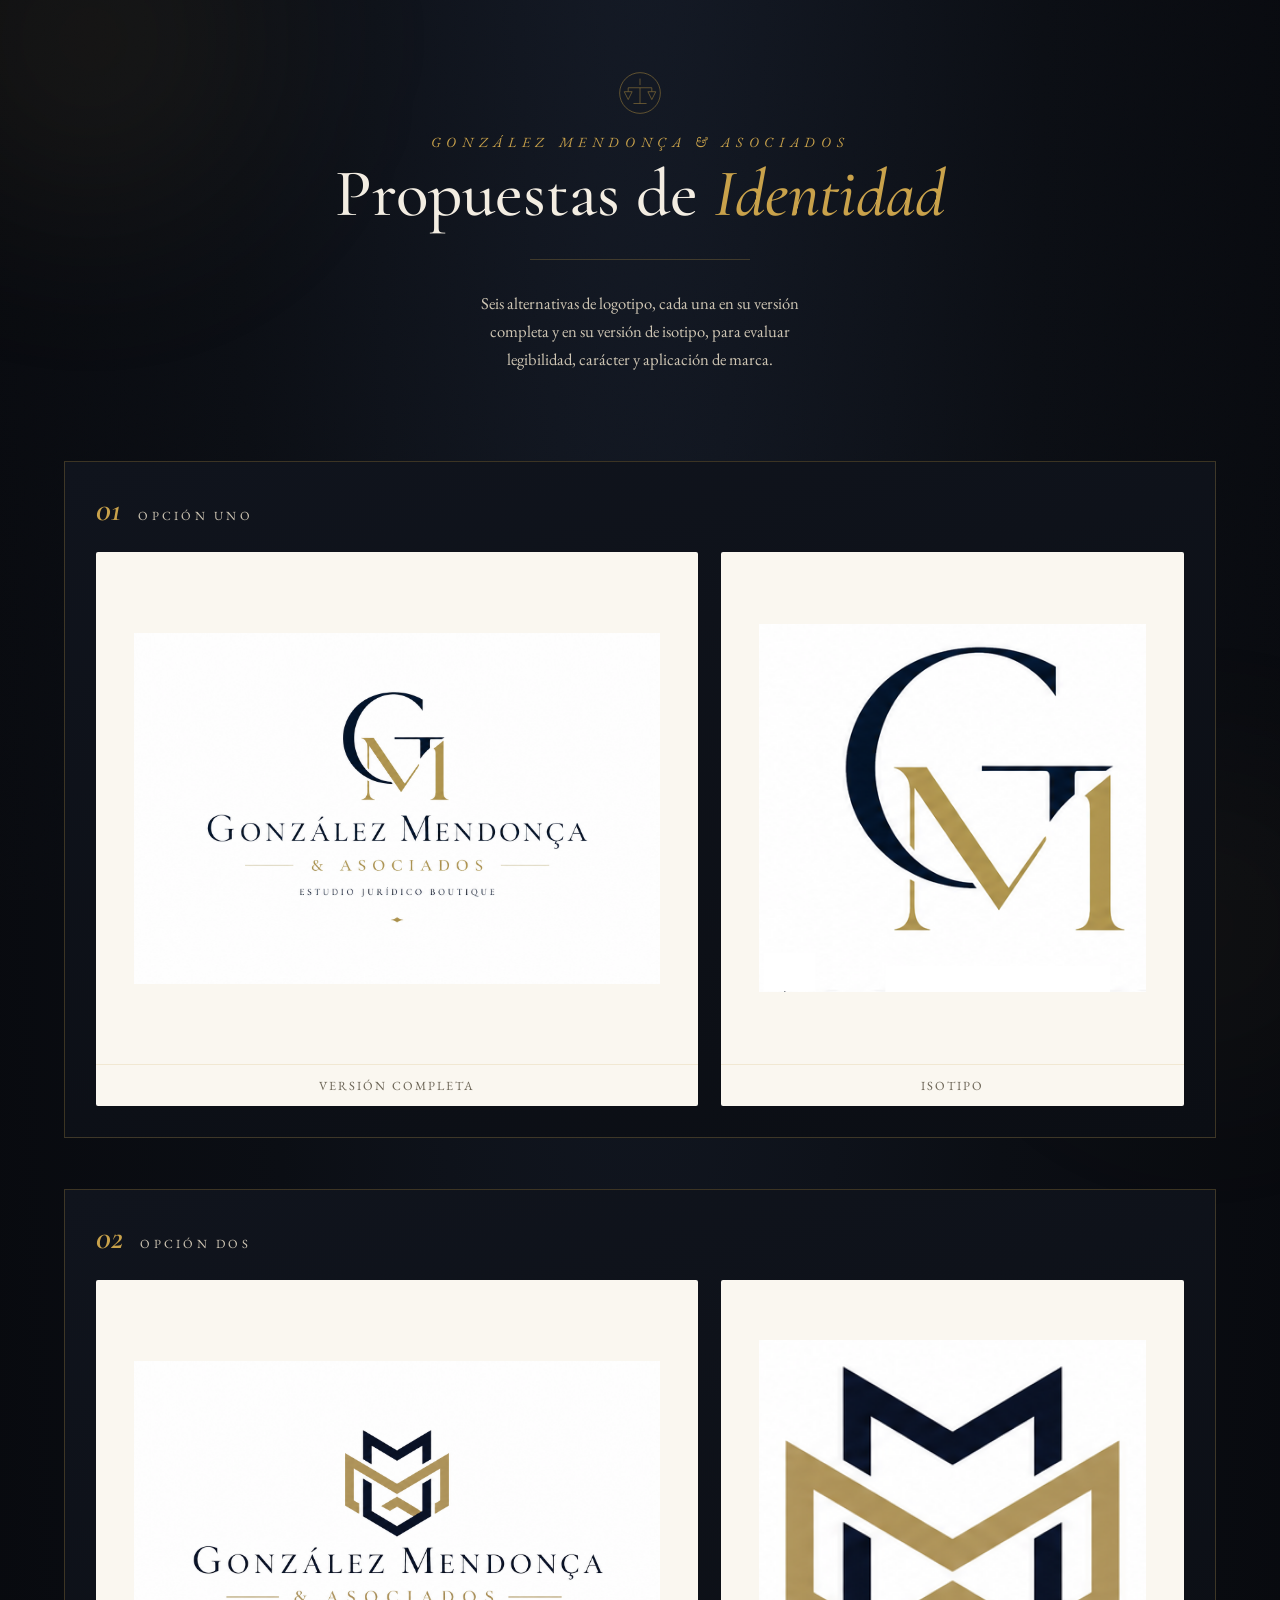
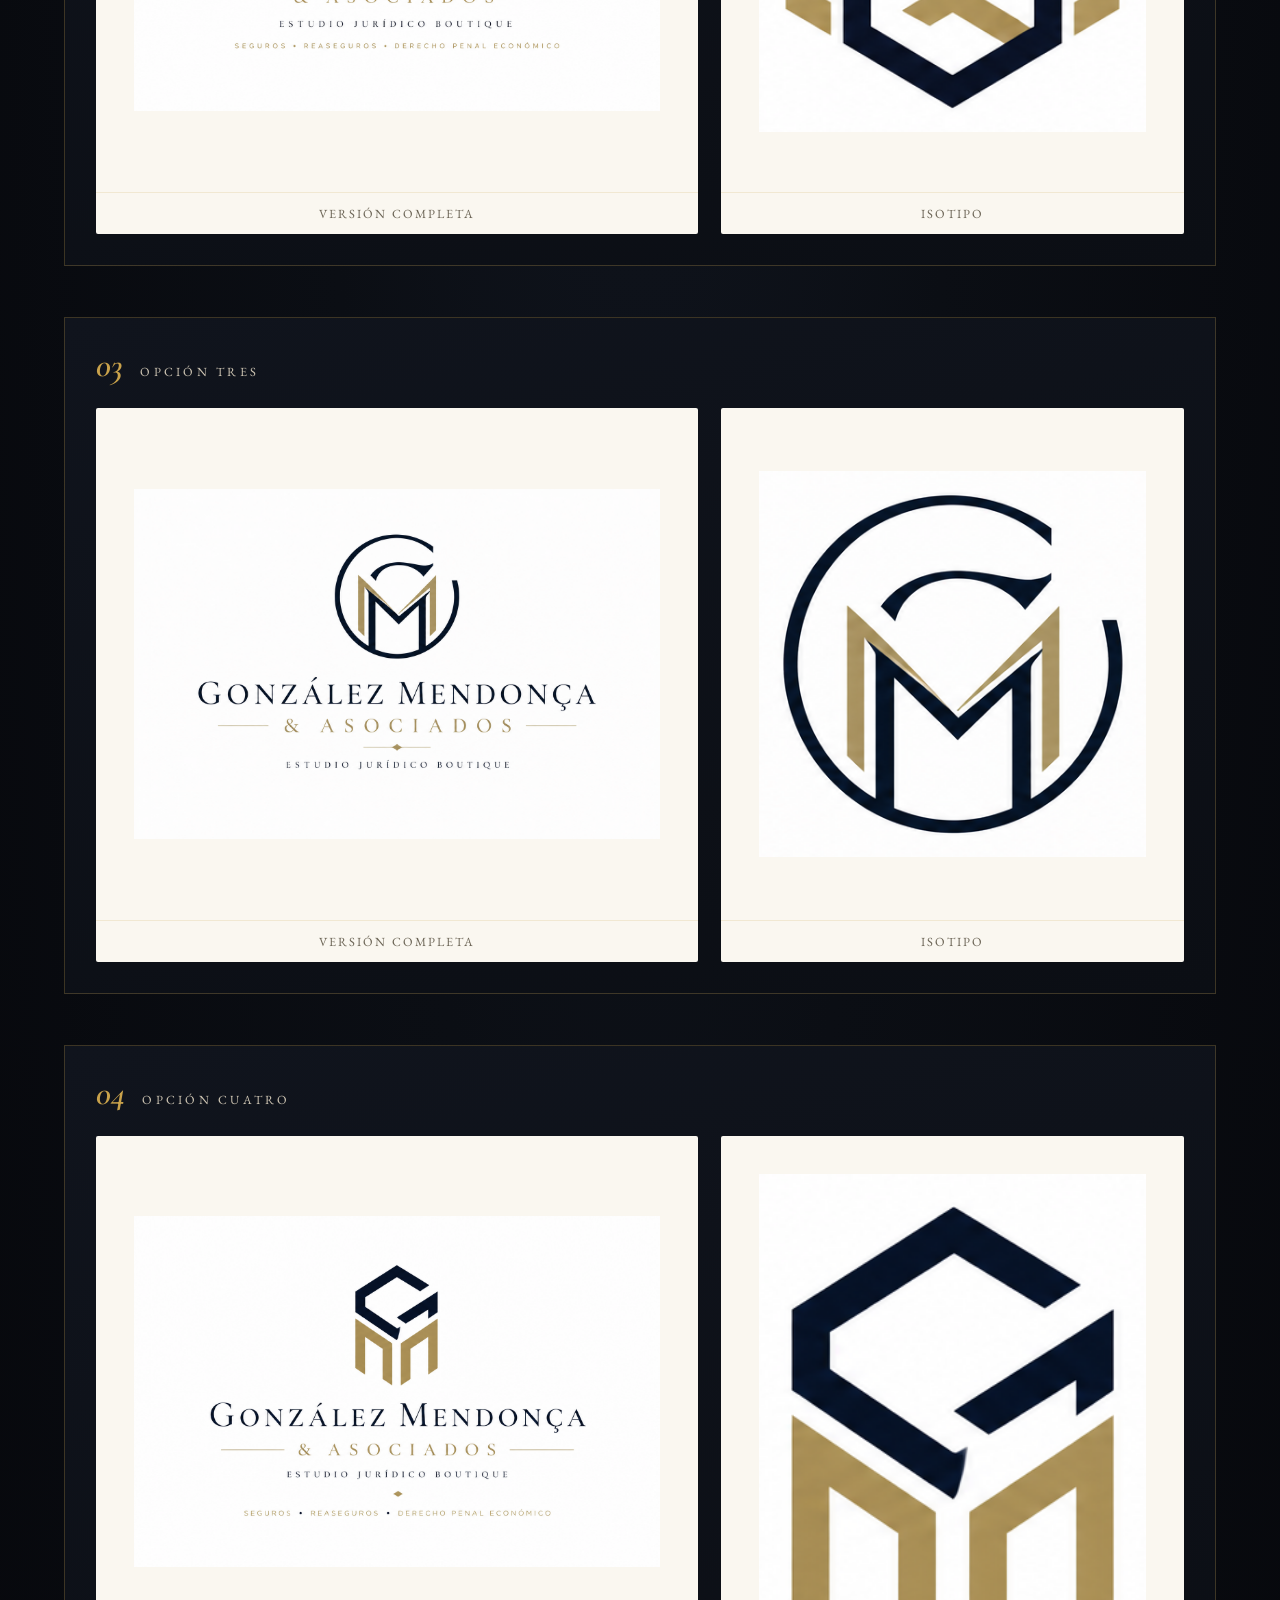
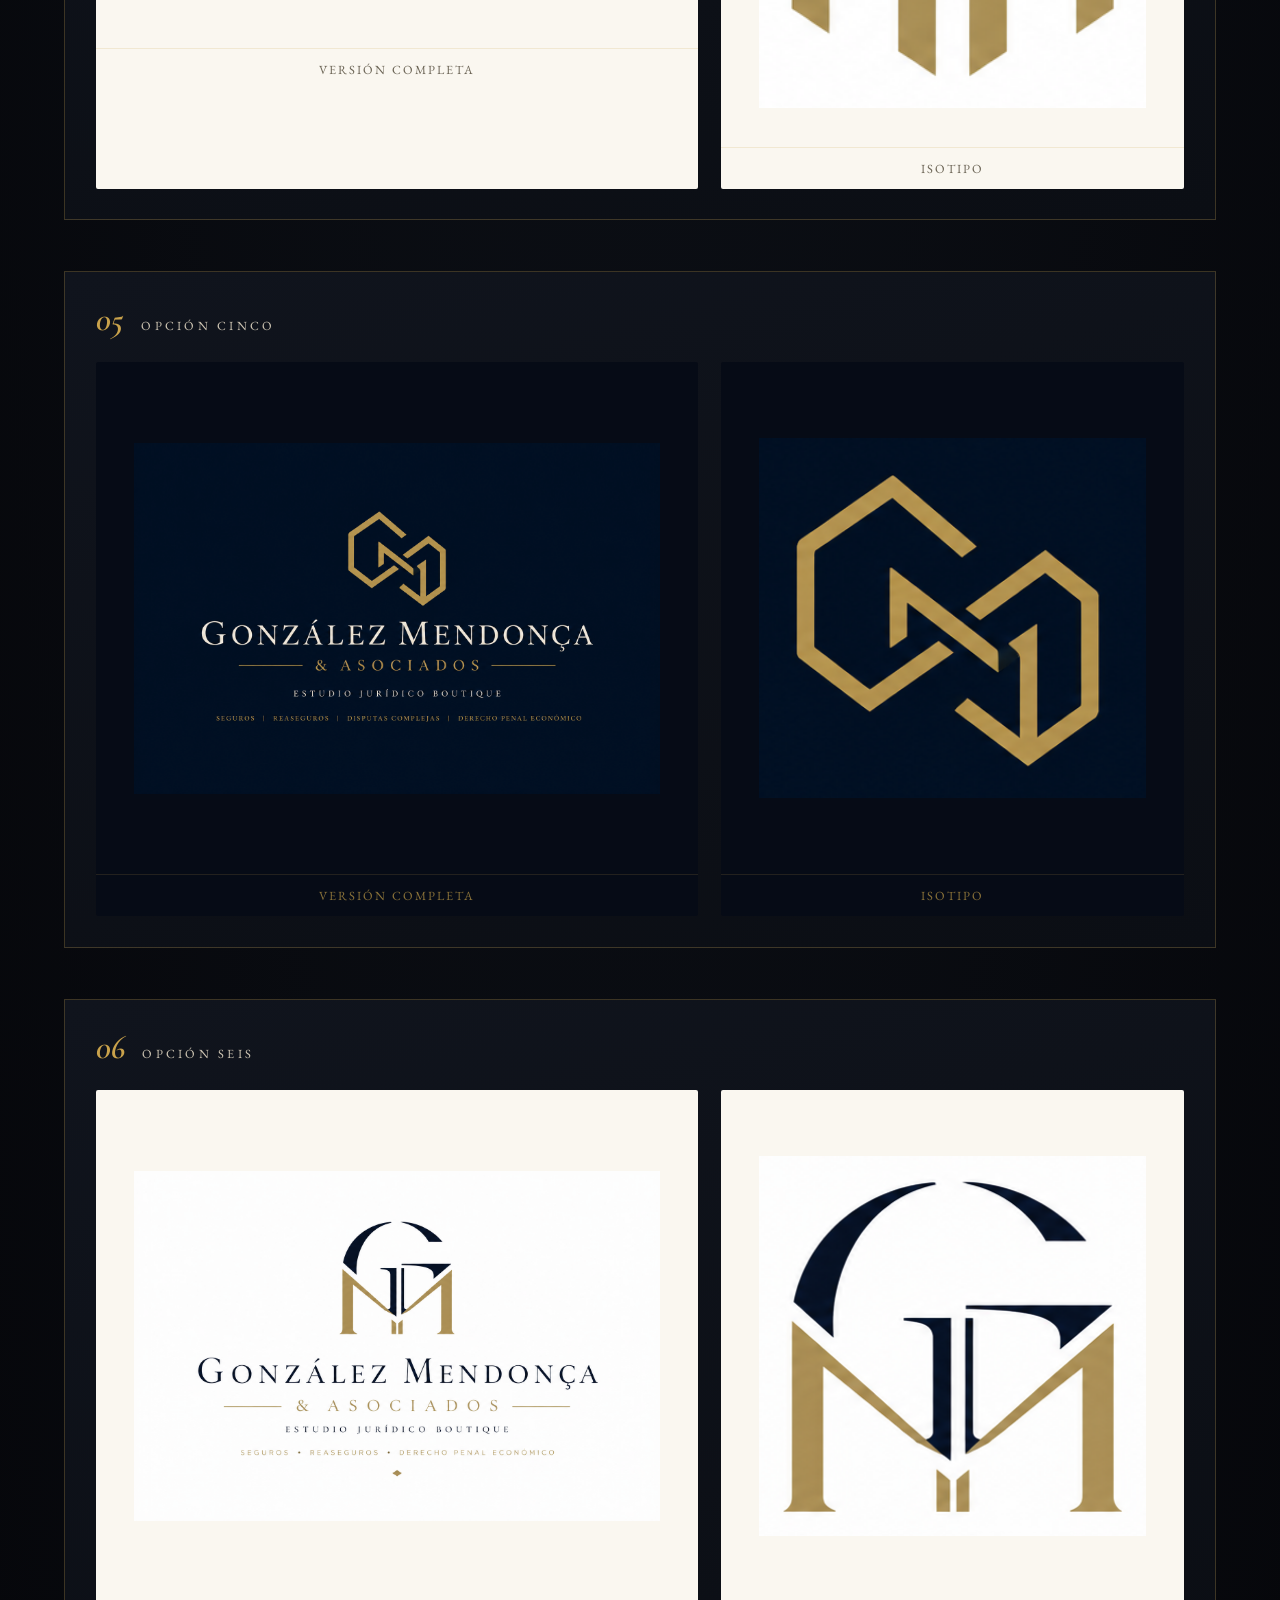
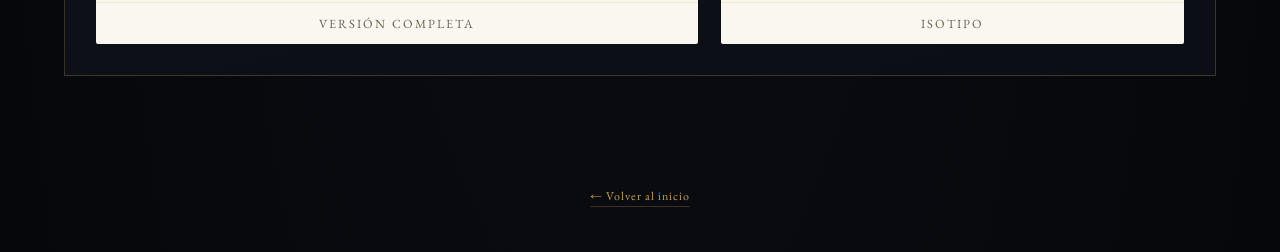
==== logos.html @ 544a0a34 "logos" ====
<!DOCTYPE html>
<html lang="es">
<head>
  <meta charset="UTF-8" />
  <meta name="viewport" content="width=device-width, initial-scale=1.0" />
  <title>Propuestas de Identidad — González Mendonça &amp; Asociados</title>
  <meta name="description" content="Comparativa de propuestas de logotipo para González Mendonça & Asociados, estudio jurídico boutique." />

  <link rel="preconnect" href="https://fonts.googleapis.com" />
  <link rel="preconnect" href="https://fonts.gstatic.com" crossorigin />
  <link href="https://fonts.googleapis.com/css2?family=Cormorant+Garamond:ital,wght@0,400;0,500;0,600;1,400;1,600&family=EB+Garamond:ital,wght@0,400;0,500;1,400&display=swap" rel="stylesheet" />

  <link rel="stylesheet" href="css/logos.css" />
</head>
<body>

  <div class="grain"></div>
  <div class="glow-wrap glow-wrap--a" aria-hidden="true"><div class="glow glow--a"></div></div>
  <div class="glow-wrap glow-wrap--b" aria-hidden="true"><div class="glow glow--b"></div></div>

  <main class="stage">

    <header class="masthead">
      <div class="crest" data-reveal>
        <svg class="crest__mark" viewBox="0 0 64 64" aria-hidden="true">
          <circle cx="32" cy="32" r="31" fill="none" stroke="currentColor" stroke-width="1" />
          <line x1="32" y1="10" x2="32" y2="20" stroke="currentColor" stroke-width="1" />
          <line x1="14" y1="24" x2="50" y2="24" stroke="currentColor" stroke-width="1" />
          <line x1="14" y1="24" x2="14" y2="30" stroke="currentColor" stroke-width="1" />
          <line x1="50" y1="24" x2="50" y2="30" stroke="currentColor" stroke-width="1" />
          <path d="M8 30 L14 30 L20 30 L14 42 Z" fill="none" stroke="currentColor" stroke-width="1" />
          <path d="M44 30 L50 30 L56 30 L50 42 Z" fill="none" stroke="currentColor" stroke-width="1" />
          <line x1="32" y1="24" x2="32" y2="48" stroke="currentColor" stroke-width="1" />
          <line x1="22" y1="48" x2="42" y2="48" stroke="currentColor" stroke-width="1" />
        </svg>
      </div>

      <p class="eyebrow" data-reveal>González Mendonça &amp; Asociados</p>
      <h1 class="title" data-reveal>Propuestas de <em>Identidad</em></h1>
      <div class="rule" data-reveal aria-hidden="true"><span></span></div>
      <p class="subtitle" data-reveal>
        Seis alternativas de logotipo, cada una en su versión completa y en su versión de isotipo,
        para evaluar legibilidad, carácter y aplicación de marca.
      </p>
    </header>

    <section class="grid">

      <article class="option" data-reveal style="--i:1">
        <div class="option__head">
          <span class="option__num">01</span>
          <span class="option__label">Opción Uno</span>
        </div>
        <div class="option__panels">
          <div class="panel">
            <div class="panel__frame"><img src="logos/1.png" alt="Opción 1 — versión completa con nombre" loading="lazy" /></div>
            <div class="panel__caption">Versión completa</div>
          </div>
          <div class="panel">
            <div class="panel__frame"><img src="logos/1%20(2).png" alt="Opción 1 — isotipo solo" loading="lazy" /></div>
            <div class="panel__caption">Isotipo</div>
          </div>
        </div>
      </article>

      <article class="option" data-reveal style="--i:2">
        <div class="option__head">
          <span class="option__num">02</span>
          <span class="option__label">Opción Dos</span>
        </div>
        <div class="option__panels">
          <div class="panel">
            <div class="panel__frame"><img src="logos/2.png" alt="Opción 2 — versión completa con nombre" loading="lazy" /></div>
            <div class="panel__caption">Versión completa</div>
          </div>
          <div class="panel">
            <div class="panel__frame"><img src="logos/2%20(2).png" alt="Opción 2 — isotipo solo" loading="lazy" /></div>
            <div class="panel__caption">Isotipo</div>
          </div>
        </div>
      </article>

      <article class="option" data-reveal style="--i:3">
        <div class="option__head">
          <span class="option__num">03</span>
          <span class="option__label">Opción Tres</span>
        </div>
        <div class="option__panels">
          <div class="panel">
            <div class="panel__frame"><img src="logos/3.png" alt="Opción 3 — versión completa con nombre" loading="lazy" /></div>
            <div class="panel__caption">Versión completa</div>
          </div>
          <div class="panel">
            <div class="panel__frame"><img src="logos/3%20(2).png" alt="Opción 3 — isotipo solo" loading="lazy" /></div>
            <div class="panel__caption">Isotipo</div>
          </div>
        </div>
      </article>

      <article class="option" data-reveal style="--i:4">
        <div class="option__head">
          <span class="option__num">04</span>
          <span class="option__label">Opción Cuatro</span>
        </div>
        <div class="option__panels">
          <div class="panel">
            <div class="panel__frame"><img src="logos/4.png" alt="Opción 4 — versión completa con nombre" loading="lazy" /></div>
            <div class="panel__caption">Versión completa</div>
          </div>
          <div class="panel">
            <div class="panel__frame"><img src="logos/4%20(2).png" alt="Opción 4 — isotipo solo" loading="lazy" /></div>
            <div class="panel__caption">Isotipo</div>
          </div>
        </div>
      </article>

      <article class="option" data-reveal style="--i:5">
        <div class="option__head">
          <span class="option__num">05</span>
          <span class="option__label">Opción Cinco</span>
        </div>
        <div class="option__panels">
          <div class="panel panel--dark">
            <div class="panel__frame"><img src="logos/5.png" alt="Opción 5 — versión completa con nombre" loading="lazy" /></div>
            <div class="panel__caption">Versión completa</div>
          </div>
          <div class="panel panel--dark">
            <div class="panel__frame"><img src="logos/5%20(2).png" alt="Opción 5 — isotipo solo" loading="lazy" /></div>
            <div class="panel__caption">Isotipo</div>
          </div>
        </div>
      </article>

      <article class="option" data-reveal style="--i:6">
        <div class="option__head">
          <span class="option__num">06</span>
          <span class="option__label">Opción Seis</span>
        </div>
        <div class="option__panels">
          <div class="panel">
            <div class="panel__frame"><img src="logos/6.png" alt="Opción 6 — versión completa con nombre" loading="lazy" /></div>
            <div class="panel__caption">Versión completa</div>
          </div>
          <div class="panel">
            <div class="panel__frame"><img src="logos/6%20(2).png" alt="Opción 6 — isotipo solo" loading="lazy" /></div>
            <div class="panel__caption">Isotipo</div>
          </div>
        </div>
      </article>

    </section>

  </main>

  <footer class="footer" data-reveal>
    <a class="back" href="index.html">&larr; Volver al inicio</a>
  </footer>

</body>
</html>
---- css/logos.css ----
/* ==========================================================================
   González Mendonça & Asociados — Propuestas de Identidad
   ========================================================================== */

:root {
  --ink: #0b0e14;
  --ink-deep: #06070b;
  --ink-panel: #10141d;
  --paper: #f3ede2;
  --paper-dim: #cfc6b4;
  --gold: #c9a24b;
  --gold-bright: #f1d38c;
  --gold-dim: #8a7239;
  --hairline: rgba(201, 162, 75, 0.25);

  --serif-display: "Cormorant Garamond", "Times New Roman", serif;
  --serif-body: "EB Garamond", "Times New Roman", serif;
}

*,
*::before,
*::after {
  box-sizing: border-box;
}

html {
  color-scheme: dark;
}

body {
  margin: 0;
  min-height: 100vh;
  background: radial-gradient(ellipse at 50% -10%, #141a26 0%, var(--ink) 45%, var(--ink-deep) 100%);
  color: var(--paper);
  font-family: var(--serif-body);
  overflow-x: hidden;
  position: relative;
}

.grain {
  position: fixed;
  inset: 0;
  z-index: 1;
  pointer-events: none;
  opacity: 0.05;
  mix-blend-mode: overlay;
  background-image: url("data:image/svg+xml,%3Csvg xmlns='http://www.w3.org/2000/svg' width='160' height='160'%3E%3Cfilter id='n'%3E%3CfeTurbulence type='fractalNoise' baseFrequency='0.9' numOctaves='2' stitchTiles='stitch'/%3E%3C/filter%3E%3Crect width='100%25' height='100%25' filter='url(%23n)'/%3E%3C/svg%3E");
}

.glow-wrap {
  position: fixed;
  pointer-events: none;
  z-index: 0;
  will-change: transform;
}

.glow {
  border-radius: 50%;
  filter: blur(90px);
  opacity: 0.5;
}

.glow-wrap--a { top: -18vw; left: -14vw; }
.glow-wrap--b { bottom: -20vw; right: -12vw; }

.glow--a {
  width: 42vw;
  height: 42vw;
  background: radial-gradient(circle, rgba(201, 162, 75, 0.2) 0%, transparent 70%);
  animation: drift-a 24s ease-in-out infinite;
}

.glow--b {
  width: 36vw;
  height: 36vw;
  background: radial-gradient(circle, rgba(201, 162, 75, 0.13) 0%, transparent 70%);
  animation: drift-b 28s ease-in-out infinite;
}

@keyframes drift-a {
  0%, 100% { transform: translate(0, 0) scale(1); }
  50% { transform: translate(3vw, 4vw) scale(1.08); }
}

@keyframes drift-b {
  0%, 100% { transform: translate(0, 0) scale(1); }
  50% { transform: translate(-2vw, -3vw) scale(1.05); }
}

[data-reveal] {
  opacity: 0;
  transform: translateY(16px);
  animation: reveal 0.9s cubic-bezier(0.16, 1, 0.3, 1) forwards;
}

@keyframes reveal {
  to {
    opacity: 1;
    transform: translateY(0);
  }
}

/* ---------- Header ---------- */

.stage {
  position: relative;
  z-index: 2;
  max-width: 1560px;
  margin: 0 auto;
  padding: 8vh 5vw 10vh;
}

.masthead {
  text-align: center;
  margin-bottom: clamp(3rem, 7vw, 5.5rem);
}

.crest {
  color: var(--gold-dim);
  margin-bottom: 0.9rem;
  animation-delay: 0.05s;
}
.crest__mark { width: 42px; height: 42px; }

.eyebrow {
  animation-delay: 0.15s;
  margin: 0;
  font-family: var(--serif-body);
  font-style: italic;
  font-size: clamp(0.72rem, 1.1vw, 0.9rem);
  letter-spacing: 0.4em;
  text-transform: uppercase;
  color: var(--gold);
}

.title {
  animation-delay: 0.28s;
  margin: 0.5rem 0 0;
  font-family: var(--serif-display);
  font-weight: 500;
  line-height: 1.05;
  font-size: clamp(2.2rem, 5.6vw, 4.2rem);
  color: var(--paper);
}

.title em {
  font-style: italic;
  color: var(--gold);
}

.rule {
  animation-delay: 0.4s;
  width: min(220px, 40vw);
  height: 1px;
  background: var(--hairline);
  margin: clamp(1.2rem, 3vw, 1.8rem) auto;
  position: relative;
  overflow: hidden;
}

.rule span {
  position: absolute;
  inset: 0;
  background: linear-gradient(90deg, transparent, var(--gold-bright), transparent);
  transform: translateX(-100%);
  animation: sweep 3.4s ease-in-out 1s infinite;
}

@keyframes sweep {
  0% { transform: translateX(-100%); }
  55%, 100% { transform: translateX(100%); }
}

.subtitle {
  animation-delay: 0.5s;
  max-width: 46ch;
  margin: 0 auto;
  font-size: clamp(0.95rem, 1.3vw, 1.08rem);
  line-height: 1.7;
  color: var(--paper-dim);
}

/* ---------- Grid ---------- */

.grid {
  display: grid;
  grid-template-columns: 1fr;
  gap: clamp(2.2rem, 4vw, 3.4rem);
}

.option {
  animation-delay: calc(var(--i) * 0.09s + 0.55s);
  position: relative;
  border: 1px solid var(--hairline);
  background: linear-gradient(165deg, var(--ink-panel) 0%, var(--ink) 100%);
  padding: clamp(1.4rem, 2.4vw, 2rem);
  transition: border-color 0.4s ease, transform 0.4s ease, box-shadow 0.4s ease;
}

.option:hover {
  border-color: rgba(201, 162, 75, 0.55);
  transform: translateY(-4px);
  box-shadow: 0 24px 50px -30px rgba(0, 0, 0, 0.7);
}

.option__head {
  display: flex;
  align-items: baseline;
  gap: 1.1rem;
  margin-bottom: 1.6rem;
}

.option__num {
  font-family: var(--serif-display);
  font-style: italic;
  font-weight: 600;
  font-size: 2.1rem;
  color: var(--gold);
  line-height: 1;
}

.option__label {
  font-size: 0.78rem;
  letter-spacing: 0.26em;
  text-transform: uppercase;
  color: var(--paper-dim);
}

.option__panels {
  display: grid;
  grid-template-columns: 1.3fr 1fr;
  gap: 1.4rem;
}

.panel {
  background: #faf7f0;
  border-radius: 2px;
  overflow: hidden;
  position: relative;
}

.panel--dark {
  background: #060b16;
}

.panel__frame {
  min-height: clamp(360px, 40vw, 640px);
  display: flex;
  align-items: center;
  justify-content: center;
  padding: clamp(1.4rem, 3vw, 3rem);
}

.panel__frame img {
  width: 100%;
  height: 100%;
  max-width: 100%;
  max-height: 100%;
  object-fit: contain;
  display: block;
}

.panel__caption {
  border-top: 1px solid rgba(201, 162, 75, 0.18);
  padding: 0.75rem 0.9rem;
  font-family: var(--serif-body);
  font-size: 0.78rem;
  letter-spacing: 0.16em;
  text-transform: uppercase;
  color: #6b6455;
  text-align: center;
}

.panel--dark .panel__caption {
  color: var(--gold-dim);
  border-top-color: rgba(201, 162, 75, 0.15);
}

/* ---------- Footer ---------- */

.footer {
  position: relative;
  z-index: 2;
  text-align: center;
  padding: 1.4rem 1rem 3rem;
  font-size: 0.75rem;
  letter-spacing: 0.08em;
  color: var(--gold-dim);
}

.back {
  color: var(--gold);
  text-decoration: none;
  border-bottom: 1px solid var(--hairline);
  padding-bottom: 2px;
  transition: color 0.3s ease, border-color 0.3s ease;
}

.back:hover,
.back:focus-visible {
  color: var(--gold-bright);
  border-color: var(--gold);
}

/* ---------- Small screens ---------- */

@media (max-width: 720px) {
  .grid { grid-template-columns: 1fr; }
}

@media (max-width: 460px) {
  .option__panels { grid-template-columns: 1fr; }
}

/* ---------- Reduced motion ---------- */

@media (prefers-reduced-motion: reduce) {
  .glow--a, .glow--b, .rule span { animation: none; }
  [data-reveal] {
    opacity: 1;
    transform: none;
    animation: none;
  }
  .option { transition: none; }
}
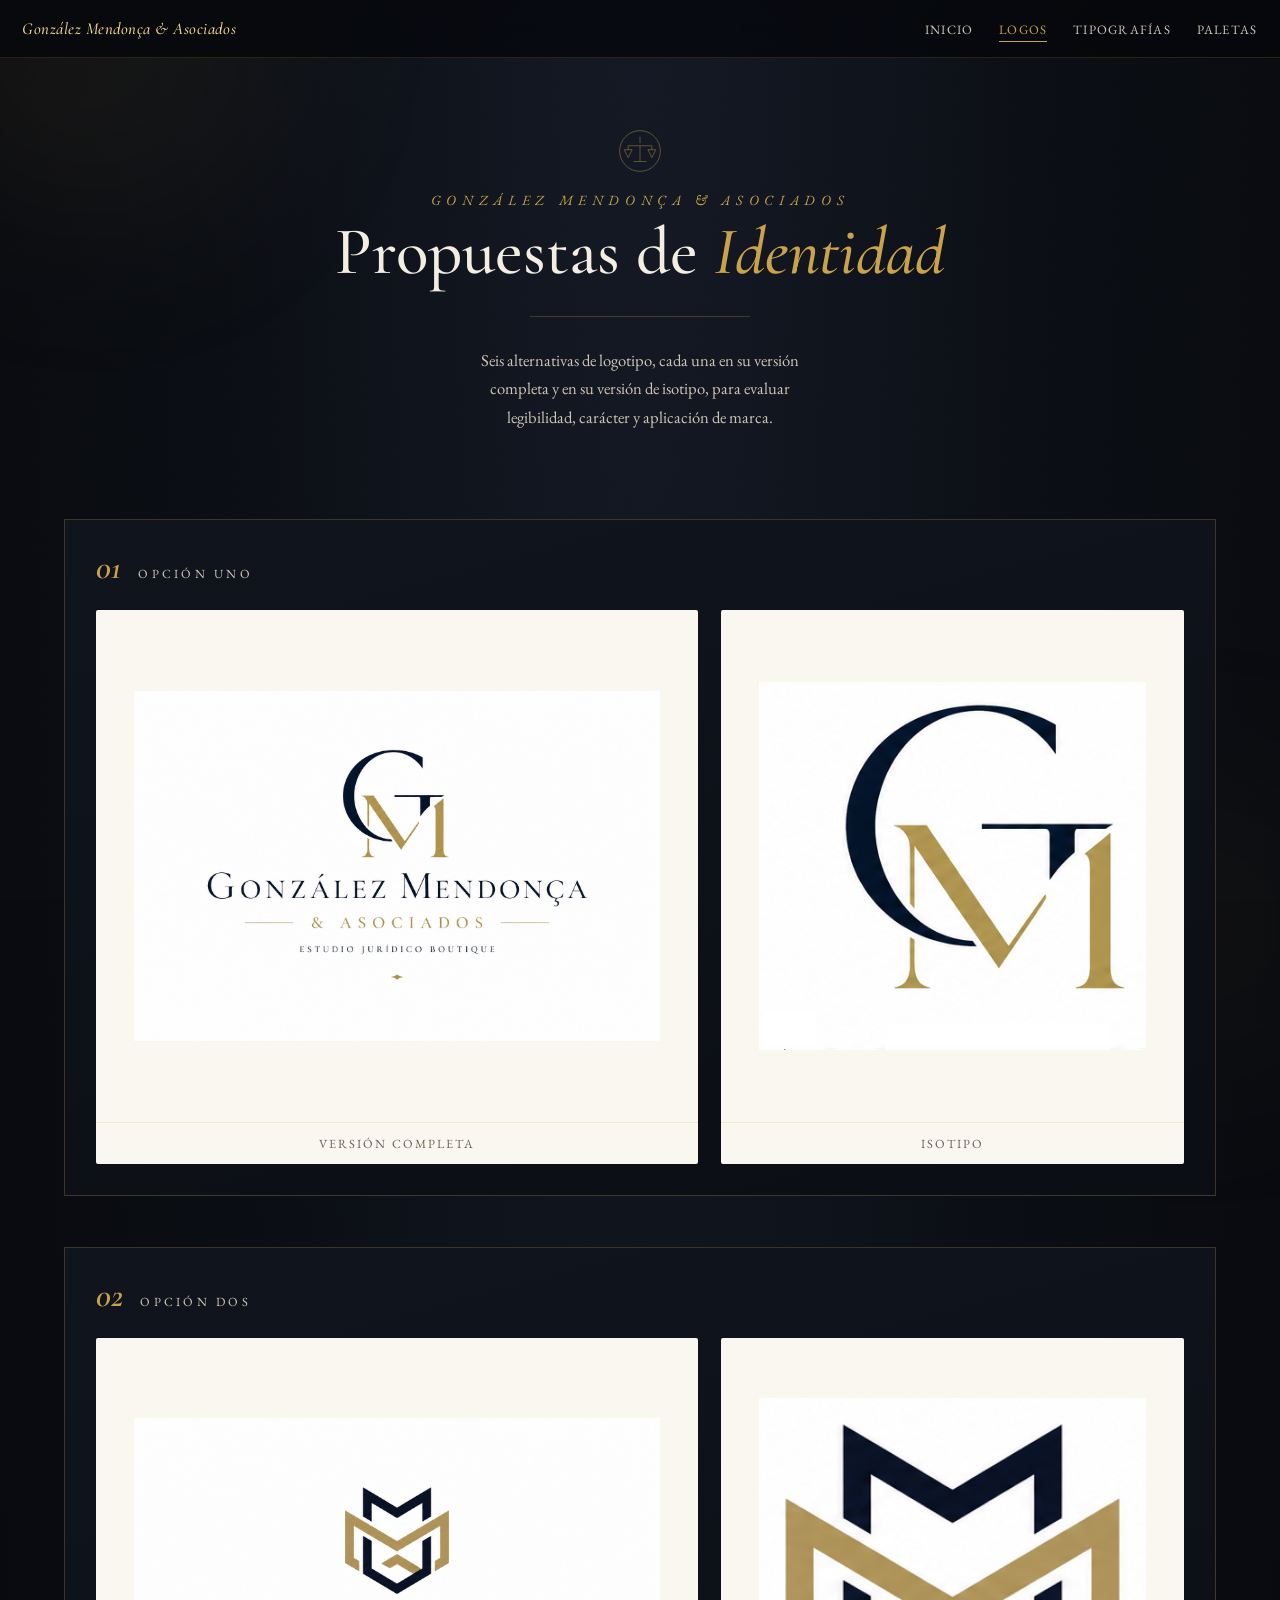
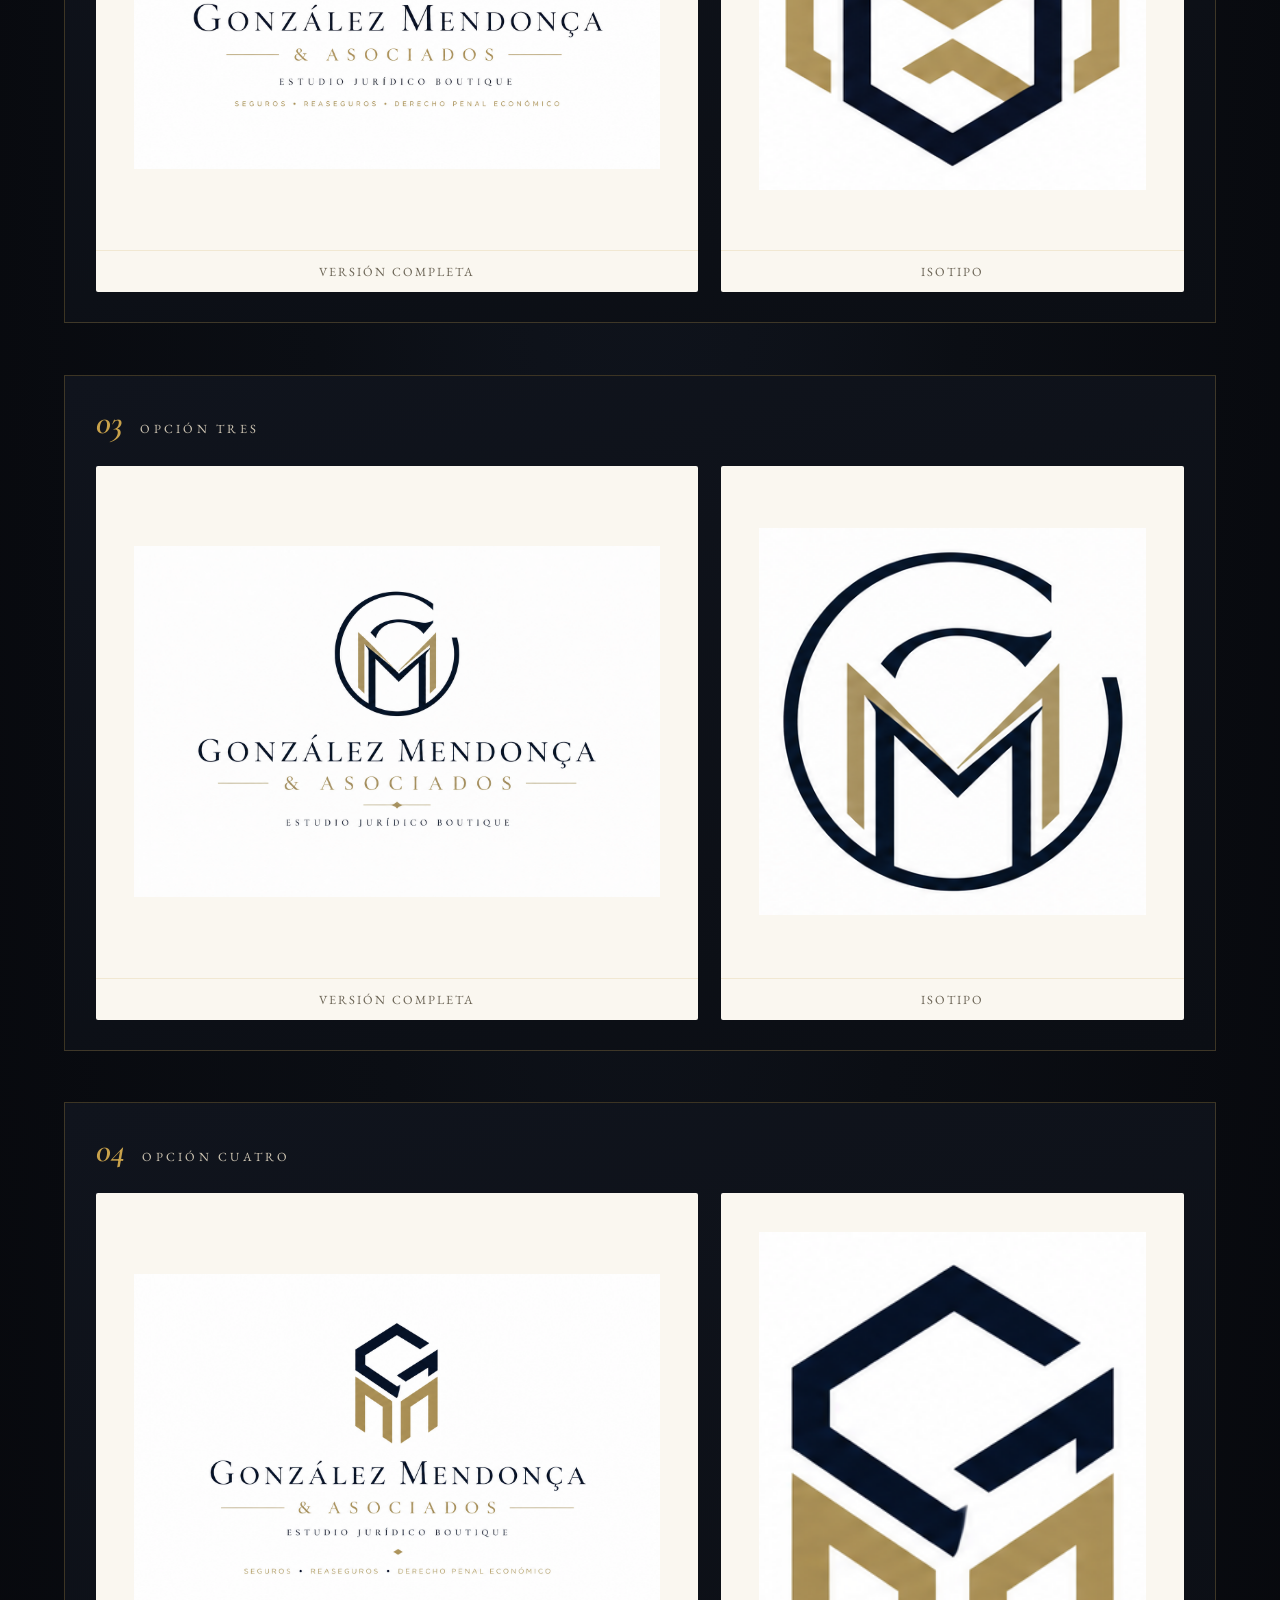
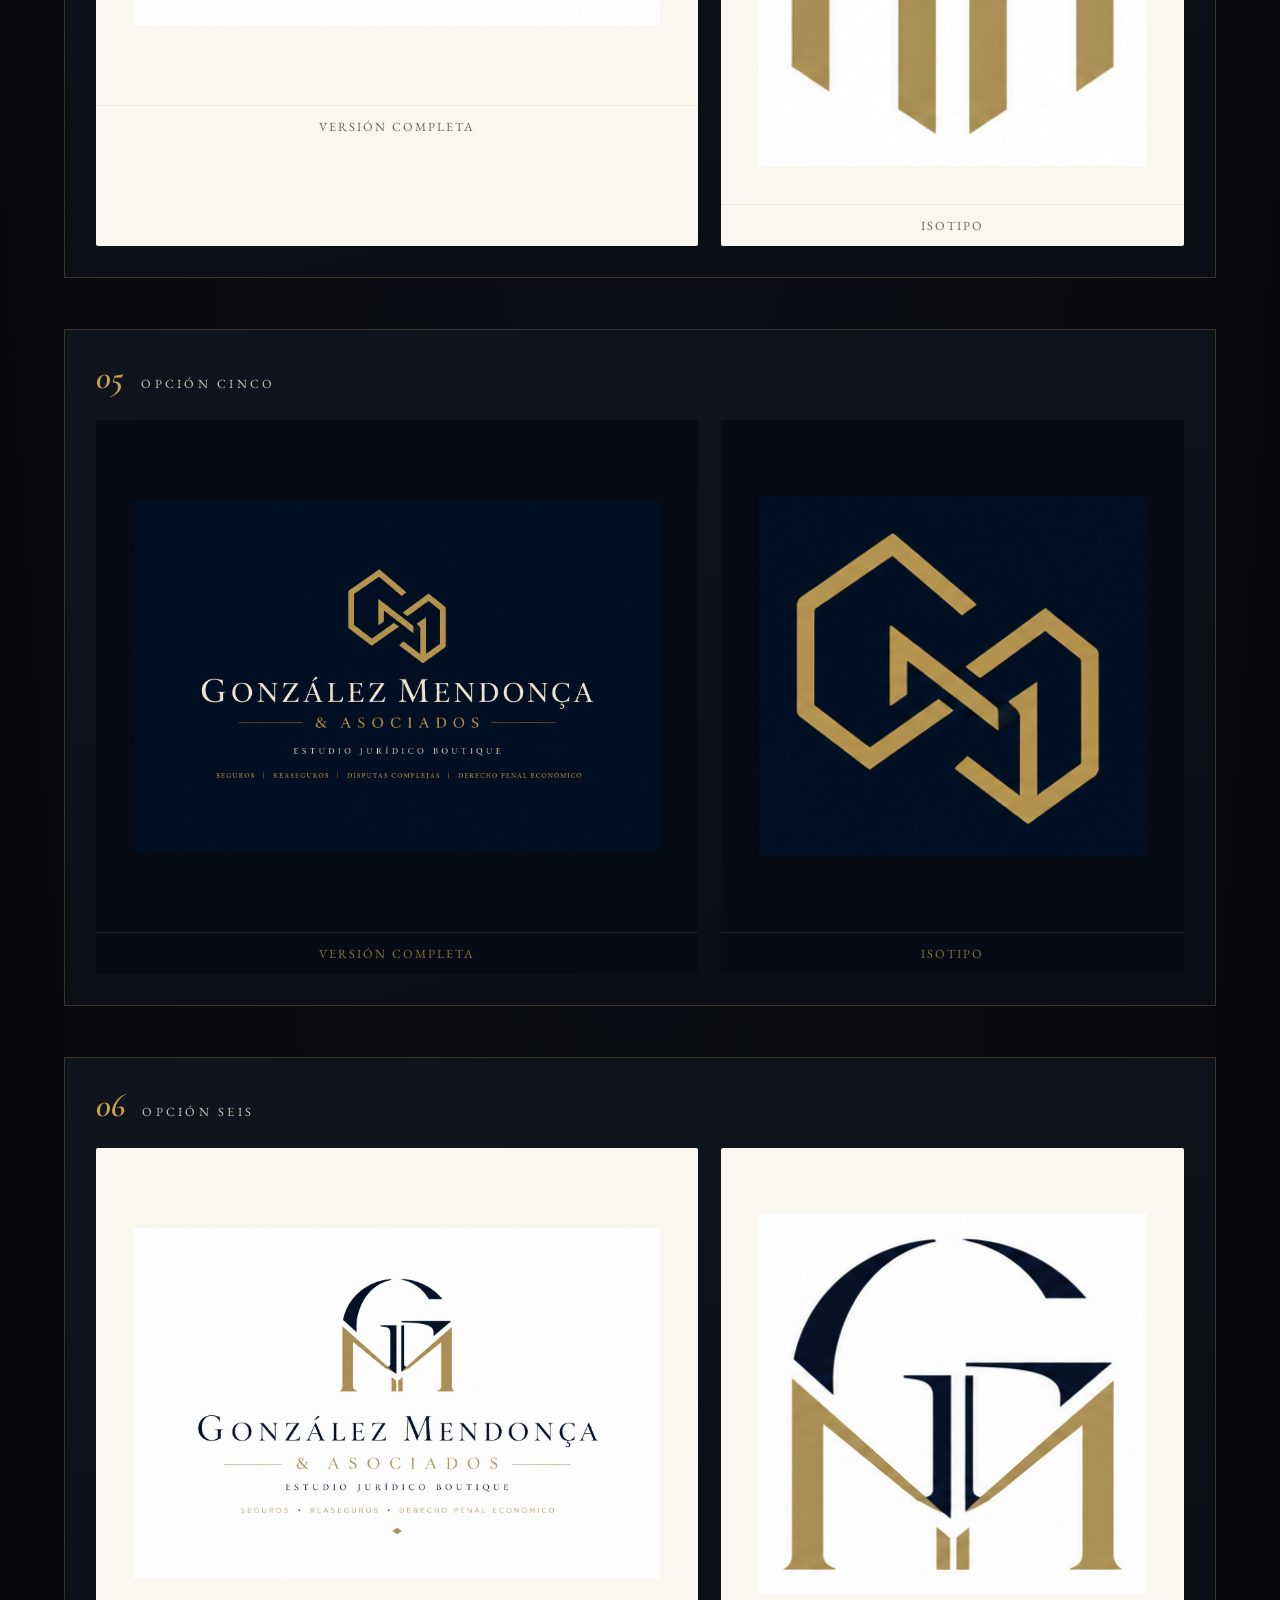
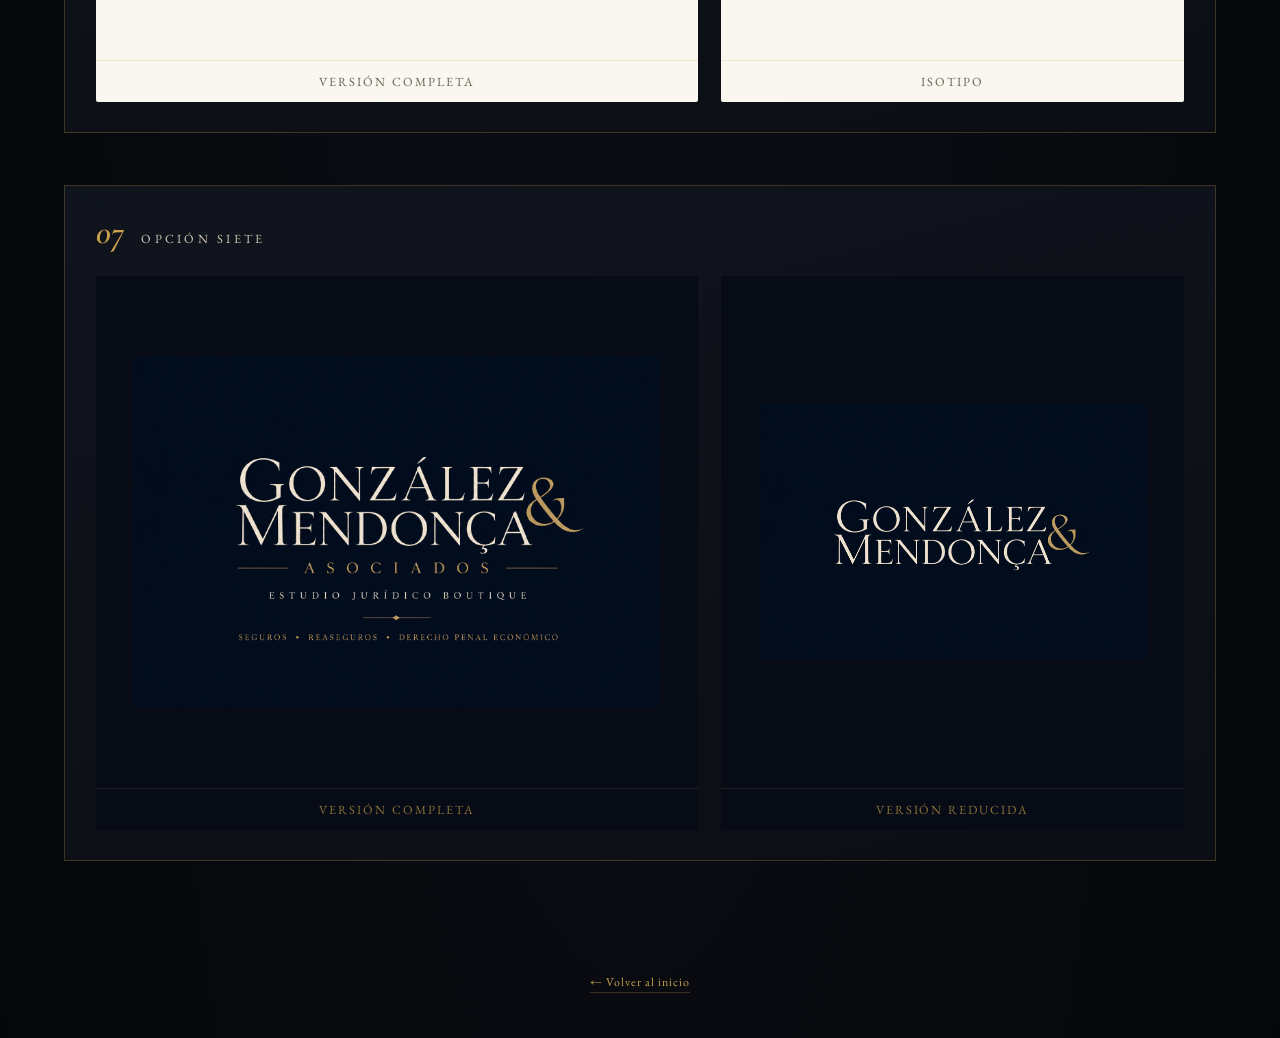
==== commit 93174ab5: "Add navigation bar and styles for site navigation" ====
--- a/logos.html
+++ b/logos.html
@@ -11,8 +11,19 @@
   <link href="https://fonts.googleapis.com/css2?family=Cormorant+Garamond:ital,wght@0,400;0,500;0,600;1,400;1,600&family=EB+Garamond:ital,wght@0,400;0,500;1,400&display=swap" rel="stylesheet" />
 
   <link rel="stylesheet" href="css/logos.css" />
+  <link rel="stylesheet" href="css/nav.css" />
 </head>
 <body>
+
+  <nav class="site-nav" aria-label="Navegación de propuestas">
+    <a class="site-nav__brand" href="index.html">González Mendonça &amp; Asociados</a>
+    <ul class="site-nav__links">
+      <li><a href="index.html">Inicio</a></li>
+      <li><a href="logos.html" aria-current="page">Logos</a></li>
+      <li><a href="tipografias.html">Tipografías</a></li>
+      <li><a href="paletas.html">Paletas</a></li>
+    </ul>
+  </nav>
 
   <div class="grain"></div>
   <div class="glow-wrap glow-wrap--a" aria-hidden="true"><div class="glow glow--a"></div></div>
@@ -148,6 +159,23 @@
         </div>
       </article>
 
+      <article class="option" data-reveal style="--i:7">
+        <div class="option__head">
+          <span class="option__num">07</span>
+          <span class="option__label">Opción Siete</span>
+        </div>
+        <div class="option__panels">
+          <div class="panel panel--dark">
+            <div class="panel__frame"><img src="logos/7.png" alt="Opción 7 — versión completa con nombre" loading="lazy" /></div>
+            <div class="panel__caption">Versión completa</div>
+          </div>
+          <div class="panel panel--dark">
+            <div class="panel__frame"><img src="logos/7%20(2).png" alt="Opción 7 — versión reducida" loading="lazy" /></div>
+            <div class="panel__caption">Versión reducida</div>
+          </div>
+        </div>
+      </article>
+
     </section>
 
   </main>
--- a/css/nav.css
+++ b/css/nav.css
@@ -0,0 +1,75 @@
+/* ==========================================================================
+   González Mendonça & Asociados — Navegación entre propuestas
+   ========================================================================== */
+
+:root {
+  --nav-height: 3.6rem;
+}
+
+.site-nav {
+  position: sticky;
+  top: 0;
+  z-index: 30;
+  display: flex;
+  align-items: center;
+  justify-content: space-between;
+  gap: 1rem;
+  min-height: var(--nav-height);
+  padding: 0.7rem 1.4rem;
+  background: rgba(6, 7, 11, 0.78);
+  backdrop-filter: blur(14px) saturate(140%);
+  -webkit-backdrop-filter: blur(14px) saturate(140%);
+  border-bottom: 1px solid rgba(201, 162, 75, 0.18);
+  font-family: "EB Garamond", "Times New Roman", serif;
+}
+
+.site-nav__brand {
+  font-family: "Cormorant Garamond", "Times New Roman", serif;
+  font-style: italic;
+  font-weight: 500;
+  font-size: clamp(0.85rem, 1.6vw, 1.05rem);
+  letter-spacing: 0.03em;
+  color: #f1d38c;
+  text-decoration: none;
+  white-space: nowrap;
+  overflow: hidden;
+  text-overflow: ellipsis;
+}
+
+.site-nav__links {
+  display: flex;
+  align-items: center;
+  flex-wrap: wrap;
+  justify-content: flex-end;
+  gap: clamp(0.9rem, 2.4vw, 1.6rem);
+  list-style: none;
+  margin: 0;
+  padding: 0;
+}
+
+.site-nav__links a {
+  color: #cfc6b4;
+  text-decoration: none;
+  font-size: 0.8rem;
+  letter-spacing: 0.1em;
+  text-transform: uppercase;
+  padding-bottom: 3px;
+  border-bottom: 1px solid transparent;
+  transition: color 0.3s ease, border-color 0.3s ease;
+}
+
+.site-nav__links a:hover,
+.site-nav__links a:focus-visible {
+  color: #f1d38c;
+  border-color: rgba(201, 162, 75, 0.45);
+}
+
+.site-nav__links a[aria-current="page"] {
+  color: #c9a24b;
+  border-color: #c9a24b;
+}
+
+@media (max-width: 560px) {
+  .site-nav { flex-wrap: wrap; row-gap: 0.6rem; padding: 0.7rem 1rem; }
+  .site-nav__links { justify-content: center; gap: 1rem 1.2rem; width: 100%; }
+}
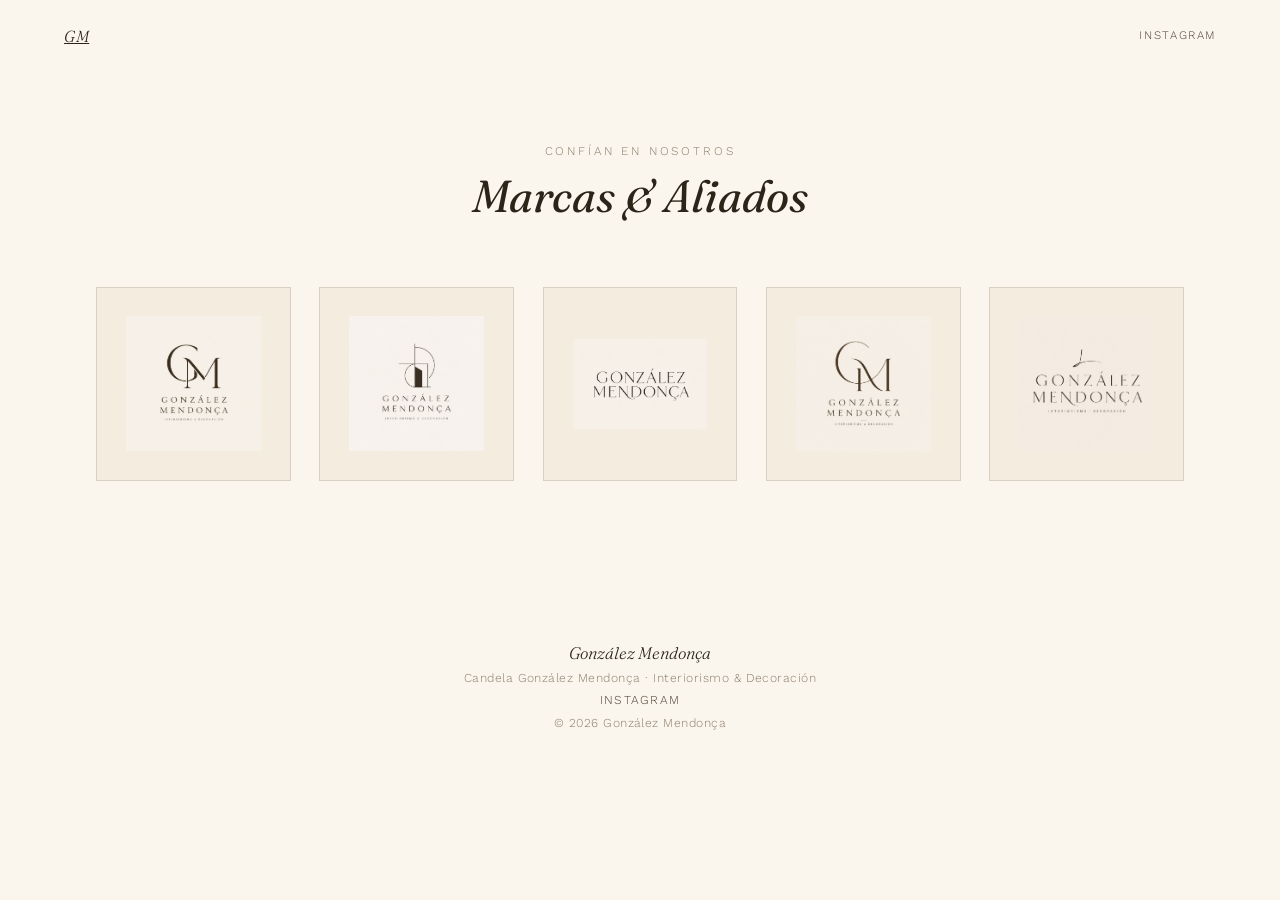
==== commit 91b4939d: "." ====
--- a/logos.html
+++ b/logos.html
@@ -3,186 +3,75 @@
 <head>
   <meta charset="UTF-8" />
   <meta name="viewport" content="width=device-width, initial-scale=1.0" />
-  <title>Propuestas de Identidad — González Mendonça &amp; Asociados</title>
-  <meta name="description" content="Comparativa de propuestas de logotipo para González Mendonça & Asociados, estudio jurídico boutique." />
+  <title>Logos &amp; Marcas — González Mendonça</title>
+  <meta name="description" content="Marcas y aliados que acompañan los proyectos de González Mendonça, interiorismo y decoración." />
 
   <link rel="preconnect" href="https://fonts.googleapis.com" />
   <link rel="preconnect" href="https://fonts.gstatic.com" crossorigin />
-  <link href="https://fonts.googleapis.com/css2?family=Cormorant+Garamond:ital,wght@0,400;0,500;0,600;1,400;1,600&family=EB+Garamond:ital,wght@0,400;0,500;1,400&display=swap" rel="stylesheet" />
+  <link href="https://fonts.googleapis.com/css2?family=Fraunces:ital,opsz,wght@0,9..144,340;0,9..144,440;0,9..144,500;1,9..144,400;1,9..144,440&family=Work+Sans:wght@300;400;500&display=swap" rel="stylesheet" />
 
-  <link rel="stylesheet" href="css/logos.css" />
-  <link rel="stylesheet" href="css/nav.css" />
+  <link rel="stylesheet" href="css/styles.css" />
 </head>
 <body>
 
-  <nav class="site-nav" aria-label="Navegación de propuestas">
-    <a class="site-nav__brand" href="index.html">González Mendonça &amp; Asociados</a>
-    <ul class="site-nav__links">
-      <li><a href="index.html">Inicio</a></li>
-      <li><a href="logos.html" aria-current="page">Logos</a></li>
-      <li><a href="tipografias.html">Tipografías</a></li>
-      <li><a href="paletas.html">Paletas</a></li>
-    </ul>
-  </nav>
+  <a class="skip-link" href="#logos">Ir al contenido</a>
 
-  <div class="grain"></div>
-  <div class="glow-wrap glow-wrap--a" aria-hidden="true"><div class="glow glow--a"></div></div>
-  <div class="glow-wrap glow-wrap--b" aria-hidden="true"><div class="glow glow--b"></div></div>
+  <header class="topbar">
+    <a class="topbar__mark" href="index.html">GM</a>
+    <a class="topbar__social" href="https://instagram.com" target="_blank" rel="noopener">Instagram</a>
+  </header>
 
-  <main class="stage">
+  <main>
+    <section class="logos" id="logos" aria-labelledby="logos-title">
+      <p class="logos__eyebrow reveal">Confían en nosotros</p>
+      <h1 class="logos__title reveal" id="logos-title">Marcas &amp; Aliados</h1>
 
-    <header class="masthead">
-      <div class="crest" data-reveal>
-        <svg class="crest__mark" viewBox="0 0 64 64" aria-hidden="true">
-          <circle cx="32" cy="32" r="31" fill="none" stroke="currentColor" stroke-width="1" />
-          <line x1="32" y1="10" x2="32" y2="20" stroke="currentColor" stroke-width="1" />
-          <line x1="14" y1="24" x2="50" y2="24" stroke="currentColor" stroke-width="1" />
-          <line x1="14" y1="24" x2="14" y2="30" stroke="currentColor" stroke-width="1" />
-          <line x1="50" y1="24" x2="50" y2="30" stroke="currentColor" stroke-width="1" />
-          <path d="M8 30 L14 30 L20 30 L14 42 Z" fill="none" stroke="currentColor" stroke-width="1" />
-          <path d="M44 30 L50 30 L56 30 L50 42 Z" fill="none" stroke="currentColor" stroke-width="1" />
-          <line x1="32" y1="24" x2="32" y2="48" stroke="currentColor" stroke-width="1" />
-          <line x1="22" y1="48" x2="42" y2="48" stroke="currentColor" stroke-width="1" />
-        </svg>
+      <div class="logos__grid">
+        <figure class="logos__item reveal-image">
+          <div class="logos__frame">
+            <span class="logos__num">01</span>
+            <img class="logos__img" src="img/logos/logo-1.png" alt="Logo 1" loading="lazy" onerror="this.style.display='none'" />
+          </div>
+        </figure>
+
+        <figure class="logos__item reveal-image">
+          <div class="logos__frame">
+            <span class="logos__num">02</span>
+            <img class="logos__img" src="img/logos/logo-2.png" alt="Logo 2" loading="lazy" onerror="this.style.display='none'" />
+          </div>
+        </figure>
+
+        <figure class="logos__item reveal-image">
+          <div class="logos__frame">
+            <span class="logos__num">03</span>
+            <img class="logos__img" src="img/logos/logo-3.png" alt="Logo 3" loading="lazy" onerror="this.style.display='none'" />
+          </div>
+        </figure>
+
+        <figure class="logos__item reveal-image">
+          <div class="logos__frame">
+            <span class="logos__num">04</span>
+            <img class="logos__img" src="img/logos/logo-4.png" alt="Logo 4" loading="lazy" onerror="this.style.display='none'" />
+          </div>
+        </figure>
+
+        <figure class="logos__item reveal-image">
+          <div class="logos__frame">
+            <span class="logos__num">05</span>
+            <img class="logos__img" src="img/logos/logo-5.png" alt="Logo 5" loading="lazy" onerror="this.style.display='none'" />
+          </div>
+        </figure>
       </div>
-
-      <p class="eyebrow" data-reveal>González Mendonça &amp; Asociados</p>
-      <h1 class="title" data-reveal>Propuestas de <em>Identidad</em></h1>
-      <div class="rule" data-reveal aria-hidden="true"><span></span></div>
-      <p class="subtitle" data-reveal>
-        Seis alternativas de logotipo, cada una en su versión completa y en su versión de isotipo,
-        para evaluar legibilidad, carácter y aplicación de marca.
-      </p>
-    </header>
-
-    <section class="grid">
-
-      <article class="option" data-reveal style="--i:1">
-        <div class="option__head">
-          <span class="option__num">01</span>
-          <span class="option__label">Opción Uno</span>
-        </div>
-        <div class="option__panels">
-          <div class="panel">
-            <div class="panel__frame"><img src="logos/1.png" alt="Opción 1 — versión completa con nombre" loading="lazy" /></div>
-            <div class="panel__caption">Versión completa</div>
-          </div>
-          <div class="panel">
-            <div class="panel__frame"><img src="logos/1%20(2).png" alt="Opción 1 — isotipo solo" loading="lazy" /></div>
-            <div class="panel__caption">Isotipo</div>
-          </div>
-        </div>
-      </article>
-
-      <article class="option" data-reveal style="--i:2">
-        <div class="option__head">
-          <span class="option__num">02</span>
-          <span class="option__label">Opción Dos</span>
-        </div>
-        <div class="option__panels">
-          <div class="panel">
-            <div class="panel__frame"><img src="logos/2.png" alt="Opción 2 — versión completa con nombre" loading="lazy" /></div>
-            <div class="panel__caption">Versión completa</div>
-          </div>
-          <div class="panel">
-            <div class="panel__frame"><img src="logos/2%20(2).png" alt="Opción 2 — isotipo solo" loading="lazy" /></div>
-            <div class="panel__caption">Isotipo</div>
-          </div>
-        </div>
-      </article>
-
-      <article class="option" data-reveal style="--i:3">
-        <div class="option__head">
-          <span class="option__num">03</span>
-          <span class="option__label">Opción Tres</span>
-        </div>
-        <div class="option__panels">
-          <div class="panel">
-            <div class="panel__frame"><img src="logos/3.png" alt="Opción 3 — versión completa con nombre" loading="lazy" /></div>
-            <div class="panel__caption">Versión completa</div>
-          </div>
-          <div class="panel">
-            <div class="panel__frame"><img src="logos/3%20(2).png" alt="Opción 3 — isotipo solo" loading="lazy" /></div>
-            <div class="panel__caption">Isotipo</div>
-          </div>
-        </div>
-      </article>
-
-      <article class="option" data-reveal style="--i:4">
-        <div class="option__head">
-          <span class="option__num">04</span>
-          <span class="option__label">Opción Cuatro</span>
-        </div>
-        <div class="option__panels">
-          <div class="panel">
-            <div class="panel__frame"><img src="logos/4.png" alt="Opción 4 — versión completa con nombre" loading="lazy" /></div>
-            <div class="panel__caption">Versión completa</div>
-          </div>
-          <div class="panel">
-            <div class="panel__frame"><img src="logos/4%20(2).png" alt="Opción 4 — isotipo solo" loading="lazy" /></div>
-            <div class="panel__caption">Isotipo</div>
-          </div>
-        </div>
-      </article>
-
-      <article class="option" data-reveal style="--i:5">
-        <div class="option__head">
-          <span class="option__num">05</span>
-          <span class="option__label">Opción Cinco</span>
-        </div>
-        <div class="option__panels">
-          <div class="panel panel--dark">
-            <div class="panel__frame"><img src="logos/5.png" alt="Opción 5 — versión completa con nombre" loading="lazy" /></div>
-            <div class="panel__caption">Versión completa</div>
-          </div>
-          <div class="panel panel--dark">
-            <div class="panel__frame"><img src="logos/5%20(2).png" alt="Opción 5 — isotipo solo" loading="lazy" /></div>
-            <div class="panel__caption">Isotipo</div>
-          </div>
-        </div>
-      </article>
-
-      <article class="option" data-reveal style="--i:6">
-        <div class="option__head">
-          <span class="option__num">06</span>
-          <span class="option__label">Opción Seis</span>
-        </div>
-        <div class="option__panels">
-          <div class="panel">
-            <div class="panel__frame"><img src="logos/6.png" alt="Opción 6 — versión completa con nombre" loading="lazy" /></div>
-            <div class="panel__caption">Versión completa</div>
-          </div>
-          <div class="panel">
-            <div class="panel__frame"><img src="logos/6%20(2).png" alt="Opción 6 — isotipo solo" loading="lazy" /></div>
-            <div class="panel__caption">Isotipo</div>
-          </div>
-        </div>
-      </article>
-
-      <article class="option" data-reveal style="--i:7">
-        <div class="option__head">
-          <span class="option__num">07</span>
-          <span class="option__label">Opción Siete</span>
-        </div>
-        <div class="option__panels">
-          <div class="panel panel--dark">
-            <div class="panel__frame"><img src="logos/7.png" alt="Opción 7 — versión completa con nombre" loading="lazy" /></div>
-            <div class="panel__caption">Versión completa</div>
-          </div>
-          <div class="panel panel--dark">
-            <div class="panel__frame"><img src="logos/7%20(2).png" alt="Opción 7 — versión reducida" loading="lazy" /></div>
-            <div class="panel__caption">Versión reducida</div>
-          </div>
-        </div>
-      </article>
-
     </section>
-
   </main>
 
-  <footer class="footer" data-reveal>
-    <a class="back" href="index.html">&larr; Volver al inicio</a>
+  <footer class="footer">
+    <span class="footer__brand">González Mendonça</span>
+    <span class="footer__sub">Candela González Mendonça · Interiorismo &amp; Decoración</span>
+    <a class="footer__social" href="https://instagram.com" target="_blank" rel="noopener">Instagram</a>
+    <span class="footer__copy">&copy; <span id="year"></span> González Mendonça</span>
   </footer>
 
+  <script src="js/script.js"></script>
 </body>
 </html>
--- a/css/styles.css
+++ b/css/styles.css
@@ -0,0 +1,721 @@
+/* ==========================================================================
+   González Mendonça — Interiorismo & Decoración
+   ========================================================================== */
+
+:root {
+  --ivory: #faf6ee;
+  --paper: #f4ecdf;
+  --paper-alt: #ede0cb;
+  --line: rgba(42, 36, 27, 0.14);
+  --line-strong: rgba(42, 36, 27, 0.28);
+  --taupe: #8a7c68;
+  --stone: #5b5142;
+  --ink: #2a2419;
+  --ink-soft: #4a4032;
+  --accent: #b5673f;
+
+  --serif: "Fraunces", "Iowan Old Style", "Georgia", serif;
+  --sans: "Work Sans", "Helvetica Neue", Arial, sans-serif;
+
+  --gutter: clamp(1.5rem, 5vw, 4.5rem);
+  --ease: cubic-bezier(0.16, 1, 0.3, 1);
+}
+
+*,
+*::before,
+*::after {
+  box-sizing: border-box;
+}
+
+html {
+  scroll-behavior: smooth;
+}
+
+body {
+  margin: 0;
+  background: var(--ivory);
+  color: var(--ink);
+  font-family: var(--sans);
+  font-weight: 300;
+  -webkit-font-smoothing: antialiased;
+}
+
+img,
+svg {
+  display: block;
+  max-width: 100%;
+}
+
+.skip-link {
+  position: absolute;
+  left: -999px;
+  top: auto;
+}
+
+.skip-link:focus {
+  left: 1rem;
+  top: 1rem;
+  z-index: 100;
+  background: var(--ink);
+  color: var(--ivory);
+  padding: 0.6rem 1rem;
+  font-family: var(--sans);
+  font-size: 0.85rem;
+}
+
+.nowrap {
+  white-space: nowrap;
+}
+
+/* ---------- Reveal-on-scroll ---------- */
+
+.reveal {
+  opacity: 0;
+  transform: translateY(18px);
+  transition: opacity 0.9s var(--ease), transform 0.9s var(--ease);
+}
+
+.reveal.is-visible {
+  opacity: 1;
+  transform: translateY(0);
+}
+
+.reveal-image {
+  opacity: 0;
+  transform: scale(1.04);
+  transition: opacity 1.1s var(--ease), transform 1.4s var(--ease);
+}
+
+.reveal-image.is-visible {
+  opacity: 1;
+  transform: scale(1);
+}
+
+@media (prefers-reduced-motion: reduce) {
+  .reveal,
+  .reveal-image {
+    transition: none;
+    opacity: 1;
+    transform: none;
+  }
+}
+
+/* ---------- Topbar ---------- */
+
+.topbar {
+  position: absolute;
+  z-index: 20;
+  top: 0;
+  left: 0;
+  right: 0;
+  display: flex;
+  align-items: center;
+  justify-content: space-between;
+  padding: 1.6rem var(--gutter) 0;
+  pointer-events: none;
+}
+
+.topbar__mark,
+.topbar__social {
+  pointer-events: auto;
+}
+
+.topbar__mark {
+  font-family: var(--serif);
+  font-style: italic;
+  font-size: 1rem;
+  letter-spacing: 0.04em;
+  color: var(--ink);
+}
+
+.topbar__social {
+  color: var(--ink-soft);
+  text-decoration: none;
+  font-size: 0.72rem;
+  letter-spacing: 0.14em;
+  text-transform: uppercase;
+  border-bottom: 1px solid transparent;
+  transition: border-color 0.3s ease, color 0.3s ease;
+}
+
+.topbar__social:hover,
+.topbar__social:focus-visible {
+  color: var(--accent);
+  border-color: var(--accent);
+}
+
+/* ---------- Hero ---------- */
+
+.hero {
+  display: grid;
+  grid-template-columns: minmax(320px, 42%) 1fr;
+  min-height: 100vh;
+}
+
+.hero__text {
+  display: flex;
+  flex-direction: column;
+  justify-content: center;
+  gap: clamp(0.5rem, 1.4vw, 0.9rem);
+  padding: clamp(6.5rem, 12vh, 8rem) var(--gutter) clamp(3rem, 8vh, 4rem);
+}
+
+.hero__eyebrow {
+  margin: 0 0 0.6rem;
+  font-size: 0.74rem;
+  letter-spacing: 0.24em;
+  text-transform: uppercase;
+  color: var(--taupe);
+  transition-delay: 0.05s;
+}
+
+.hero__brand {
+  margin: 0;
+  font-family: var(--serif);
+  font-weight: 440;
+  font-size: clamp(2.9rem, 6.6vw, 5.4rem);
+  line-height: 0.98;
+  letter-spacing: -0.01em;
+  color: var(--ink);
+  transition-delay: 0.15s;
+}
+
+.hero__tagline {
+  margin: clamp(1.2rem, 3vw, 1.8rem) 0 0;
+  font-family: var(--serif);
+  font-style: italic;
+  font-weight: 400;
+  font-size: clamp(1.25rem, 2.2vw, 1.65rem);
+  line-height: 1.28;
+  color: var(--ink-soft);
+  transition-delay: 0.28s;
+}
+
+.hero__byline {
+  margin: clamp(1.4rem, 3vw, 2rem) 0 0;
+  font-size: 0.86rem;
+  letter-spacing: 0.03em;
+  color: var(--taupe);
+  transition-delay: 0.4s;
+}
+
+.hero__cta {
+  margin-top: clamp(2rem, 5vw, 2.8rem);
+  display: inline-flex;
+  align-items: center;
+  gap: 0.6rem;
+  width: fit-content;
+  color: var(--ink);
+  text-decoration: none;
+  font-size: 0.85rem;
+  letter-spacing: 0.06em;
+  padding-bottom: 4px;
+  border-bottom: 1px solid var(--line-strong);
+  transition-delay: 0.52s;
+  transition: color 0.35s ease, border-color 0.35s ease, gap 0.35s ease;
+}
+
+.hero__cta svg {
+  width: 14px;
+  height: 14px;
+  animation: bob 2.6s ease-in-out infinite;
+}
+
+.hero__cta:hover,
+.hero__cta:focus-visible {
+  color: var(--accent);
+  border-color: var(--accent);
+  gap: 0.9rem;
+}
+
+@keyframes bob {
+  0%, 100% { transform: translateY(0); }
+  50% { transform: translateY(4px); }
+}
+
+.hero__image {
+  position: relative;
+  margin: 0;
+  height: 46vh;
+  overflow: hidden;
+}
+
+.hero__video {
+  width: 100%;
+  height: 100%;
+  object-fit: contain;
+  object-position: center center;
+  background: var(--paper-alt);
+}
+
+/* ---------- Intro ---------- */
+
+.intro {
+  padding: clamp(5.5rem, 14vh, 8.5rem) var(--gutter);
+  max-width: 46rem;
+  margin: 0 auto;
+}
+
+.intro__text {
+  font-family: var(--serif);
+  font-weight: 400;
+  font-size: clamp(1.5rem, 3.4vw, 2.15rem);
+  line-height: 1.42;
+  text-align: center;
+  color: var(--ink);
+}
+
+.intro__text em {
+  font-style: italic;
+  color: var(--accent);
+}
+
+/* ---------- Servicios ---------- */
+
+.servicios {
+  padding: clamp(3rem, 8vh, 5rem) var(--gutter) clamp(5.5rem, 12vh, 7.5rem);
+  border-top: 1px solid var(--line);
+  border-bottom: 1px solid var(--line);
+  background: var(--paper);
+}
+
+.servicios__title {
+  margin: 0 0 clamp(2rem, 5vw, 3rem);
+  font-family: var(--serif);
+  font-style: italic;
+  font-weight: 400;
+  font-size: clamp(1.3rem, 2.2vw, 1.6rem);
+  color: var(--stone);
+  text-align: center;
+}
+
+.servicios__list {
+  list-style: none;
+  margin: 0 auto;
+  padding: 0;
+  max-width: 44rem;
+}
+
+.servicios__item {
+  display: flex;
+  align-items: baseline;
+  gap: clamp(1.2rem, 4vw, 2.4rem);
+  padding: clamp(1.1rem, 2.6vw, 1.5rem) 0;
+  border-top: 1px solid var(--line);
+  transition-delay: calc(var(--i, 0) * 0s);
+}
+
+.servicios__item:last-child {
+  border-bottom: 1px solid var(--line);
+}
+
+.servicios__num {
+  font-family: var(--serif);
+  font-style: italic;
+  font-size: 0.95rem;
+  color: var(--taupe);
+  width: 2ch;
+  flex: none;
+}
+
+.servicios__name {
+  font-family: var(--serif);
+  font-weight: 400;
+  font-size: clamp(1.15rem, 2.4vw, 1.5rem);
+  color: var(--ink);
+}
+
+/* ---------- Antes y después ---------- */
+
+.transform {
+  padding: clamp(3rem, 8vh, 5rem) var(--gutter) clamp(5.5rem, 12vh, 7.5rem);
+  text-align: center;
+}
+
+.transform__eyebrow {
+  margin: 0;
+  font-size: 0.74rem;
+  letter-spacing: 0.24em;
+  text-transform: uppercase;
+  color: var(--taupe);
+}
+
+.transform__title {
+  margin: 0.6rem 0 0;
+  font-family: var(--serif);
+  font-style: italic;
+  font-weight: 400;
+  font-size: clamp(1.7rem, 3.6vw, 2.4rem);
+  color: var(--ink);
+}
+
+.compare {
+  position: relative;
+  max-width: 52rem;
+  margin: clamp(2.2rem, 5vw, 3rem) auto 0;
+  aspect-ratio: 4 / 3;
+  overflow: hidden;
+  cursor: ew-resize;
+  --pos: 50%;
+}
+
+.compare__img {
+  position: absolute;
+  inset: 0;
+  width: 100%;
+  height: 100%;
+  object-fit: cover;
+  object-position: center 40%;
+  -webkit-user-select: none;
+  user-select: none;
+  pointer-events: none;
+}
+
+.compare__reveal {
+  position: absolute;
+  inset: 0;
+  clip-path: inset(0 calc(100% - var(--pos)) 0 0);
+}
+
+.compare__tag {
+  position: absolute;
+  top: clamp(0.8rem, 2vw, 1.2rem);
+  z-index: 2;
+  font-size: 0.68rem;
+  letter-spacing: 0.16em;
+  text-transform: uppercase;
+  color: var(--ivory);
+  background: rgba(42, 36, 27, 0.5);
+  padding: 0.35rem 0.7rem;
+  pointer-events: none;
+}
+
+.compare__tag--before { left: clamp(0.8rem, 2vw, 1.2rem); }
+.compare__tag--after { right: clamp(0.8rem, 2vw, 1.2rem); }
+
+.compare__handle {
+  position: absolute;
+  top: 0;
+  bottom: 0;
+  left: var(--pos);
+  width: 2px;
+  background: var(--ivory);
+  transform: translateX(-50%);
+  pointer-events: none;
+  z-index: 2;
+}
+
+.compare__grip {
+  position: absolute;
+  top: 50%;
+  left: 50%;
+  transform: translate(-50%, -50%);
+  width: 2.6rem;
+  height: 2.6rem;
+  border-radius: 50%;
+  background: var(--ivory);
+  color: var(--ink);
+  display: flex;
+  align-items: center;
+  justify-content: center;
+  box-shadow: 0 2px 10px rgba(42, 36, 27, 0.25);
+}
+
+.compare__grip svg {
+  width: 16px;
+  height: 16px;
+}
+
+.compare__range {
+  position: absolute;
+  inset: 0;
+  width: 100%;
+  height: 100%;
+  margin: 0;
+  opacity: 0;
+  cursor: ew-resize;
+  -webkit-appearance: none;
+  appearance: none;
+  z-index: 3;
+}
+
+.compare__range::-webkit-slider-thumb {
+  -webkit-appearance: none;
+  width: 2px;
+  height: 100%;
+  opacity: 0;
+  cursor: ew-resize;
+}
+
+.compare__range::-moz-range-thumb {
+  width: 2px;
+  height: 100%;
+  border: none;
+  opacity: 0;
+  cursor: ew-resize;
+}
+
+.compare__range::-moz-range-track {
+  width: 100%;
+  height: 100%;
+  background: transparent;
+}
+
+.transform__caption {
+  max-width: 40ch;
+  margin: clamp(1.6rem, 4vw, 2.2rem) auto 0;
+  font-size: 0.9rem;
+  color: var(--taupe);
+}
+
+/* ---------- Sobre Candela ---------- */
+
+.about {
+  display: grid;
+  grid-template-columns: minmax(280px, 38%) 1fr;
+  align-items: center;
+  gap: clamp(2.5rem, 6vw, 5rem);
+  padding: clamp(5.5rem, 12vh, 8rem) var(--gutter);
+  max-width: 76rem;
+  margin: 0 auto;
+}
+
+.about__image {
+  margin: 0;
+  aspect-ratio: 7 / 8.6;
+  overflow: hidden;
+}
+
+.about__placeholder {
+  width: 100%;
+  height: 100%;
+}
+
+.about__eyebrow {
+  margin: 0 0 0.7rem;
+  font-size: 0.74rem;
+  letter-spacing: 0.24em;
+  text-transform: uppercase;
+  color: var(--taupe);
+}
+
+.about__title {
+  margin: 0 0 clamp(1.2rem, 3vw, 1.8rem);
+  font-family: var(--serif);
+  font-weight: 440;
+  font-size: clamp(2rem, 4vw, 3rem);
+  line-height: 1.05;
+  color: var(--ink);
+}
+
+.about__body {
+  margin: 0;
+  max-width: 34ch;
+  font-size: clamp(0.98rem, 1.3vw, 1.08rem);
+  line-height: 1.75;
+  color: var(--ink-soft);
+}
+
+/* ---------- Closing / CTA ---------- */
+
+.closing {
+  text-align: center;
+  padding: clamp(5.5rem, 14vh, 9rem) var(--gutter);
+  background: var(--paper-alt);
+  border-top: 1px solid var(--line);
+}
+
+.closing__eyebrow {
+  margin: 0 0 0.8rem;
+  font-size: 0.74rem;
+  letter-spacing: 0.24em;
+  text-transform: uppercase;
+  color: var(--taupe);
+}
+
+.closing__title {
+  margin: 0 auto;
+  max-width: 20ch;
+  font-family: var(--serif);
+  font-weight: 400;
+  font-style: italic;
+  font-size: clamp(1.8rem, 4.4vw, 3rem);
+  line-height: 1.2;
+  color: var(--ink);
+}
+
+.closing__cta {
+  display: inline-block;
+  margin-top: clamp(2rem, 5vw, 2.8rem);
+  color: var(--ink);
+  text-decoration: none;
+  font-size: 0.9rem;
+  letter-spacing: 0.08em;
+  text-transform: uppercase;
+  padding: 0.9rem 2.2rem;
+  border: 1px solid var(--line-strong);
+  border-radius: 999px;
+  transition: color 0.35s ease, border-color 0.35s ease, background 0.35s ease;
+}
+
+.closing__cta:hover,
+.closing__cta:focus-visible {
+  color: var(--ivory);
+  background: var(--ink);
+  border-color: var(--ink);
+}
+
+/* ---------- Logos ---------- */
+
+.logos {
+  padding: clamp(7.5rem, 16vh, 10rem) var(--gutter) clamp(5.5rem, 12vh, 7.5rem);
+  max-width: 76rem;
+  margin: 0 auto;
+  text-align: center;
+}
+
+.logos__eyebrow {
+  margin: 0;
+  font-size: 0.74rem;
+  letter-spacing: 0.24em;
+  text-transform: uppercase;
+  color: var(--taupe);
+}
+
+.logos__title {
+  margin: 0.6rem 0 0;
+  font-family: var(--serif);
+  font-style: italic;
+  font-weight: 400;
+  font-size: clamp(1.9rem, 4vw, 2.8rem);
+  color: var(--ink);
+}
+
+.logos__grid {
+  display: grid;
+  grid-template-columns: repeat(auto-fit, minmax(11rem, 1fr));
+  gap: clamp(1.2rem, 2.6vw, 1.8rem);
+  margin: clamp(3rem, 7vw, 4rem) 0 0;
+}
+
+.logos__item {
+  margin: 0;
+}
+
+.logos__frame {
+  position: relative;
+  aspect-ratio: 1 / 1;
+  display: flex;
+  align-items: center;
+  justify-content: center;
+  padding: clamp(1.2rem, 2.4vw, 1.8rem);
+  background: var(--paper);
+  border: 1px solid var(--line);
+}
+
+.logos__num {
+  font-family: var(--serif);
+  font-style: italic;
+  font-size: 0.95rem;
+  color: var(--taupe);
+}
+
+.logos__img {
+  position: absolute;
+  inset: 0;
+  width: 100%;
+  height: 100%;
+  object-fit: contain;
+  padding: clamp(1.2rem, 2.4vw, 1.8rem);
+}
+
+/* ---------- Footer ---------- */
+
+.footer {
+  display: flex;
+  flex-direction: column;
+  align-items: center;
+  gap: 0.5rem;
+  padding: clamp(2.5rem, 6vh, 3.5rem) var(--gutter) clamp(2rem, 5vh, 2.8rem);
+  text-align: center;
+}
+
+.footer__brand {
+  font-family: var(--serif);
+  font-style: italic;
+  font-size: 1.05rem;
+  color: var(--ink);
+}
+
+.footer__sub,
+.footer__copy {
+  font-size: 0.76rem;
+  letter-spacing: 0.04em;
+  color: var(--taupe);
+}
+
+.footer__social {
+  font-size: 0.76rem;
+  letter-spacing: 0.1em;
+  text-transform: uppercase;
+  color: var(--ink-soft);
+  text-decoration: none;
+  border-bottom: 1px solid transparent;
+  transition: border-color 0.3s ease, color 0.3s ease;
+}
+
+.footer__social:hover,
+.footer__social:focus-visible {
+  color: var(--accent);
+  border-color: var(--accent);
+}
+
+/* ---------- Responsive ---------- */
+
+@media (max-width: 980px) {
+  .hero {
+    grid-template-columns: 1fr;
+    grid-template-rows: 58vh auto;
+    min-height: 0;
+  }
+
+  .hero__image {
+    order: -1;
+    height: 58vh;
+  }
+
+  .hero__text {
+    padding-top: clamp(2.6rem, 6vh, 3.2rem);
+  }
+
+  .about {
+    grid-template-columns: 1fr;
+  }
+
+  .about__image {
+    max-width: 22rem;
+    margin: 0 auto;
+  }
+
+  .about__title,
+  .about__body {
+    text-align: center;
+    margin-left: auto;
+    margin-right: auto;
+  }
+}
+
+@media (max-width: 560px) {
+  .topbar {
+    padding: 1.2rem 1.25rem 0;
+  }
+
+  .hero__text {
+    padding-left: 1.25rem;
+    padding-right: 1.25rem;
+  }
+
+  .servicios__item {
+    gap: 1rem;
+  }
+}
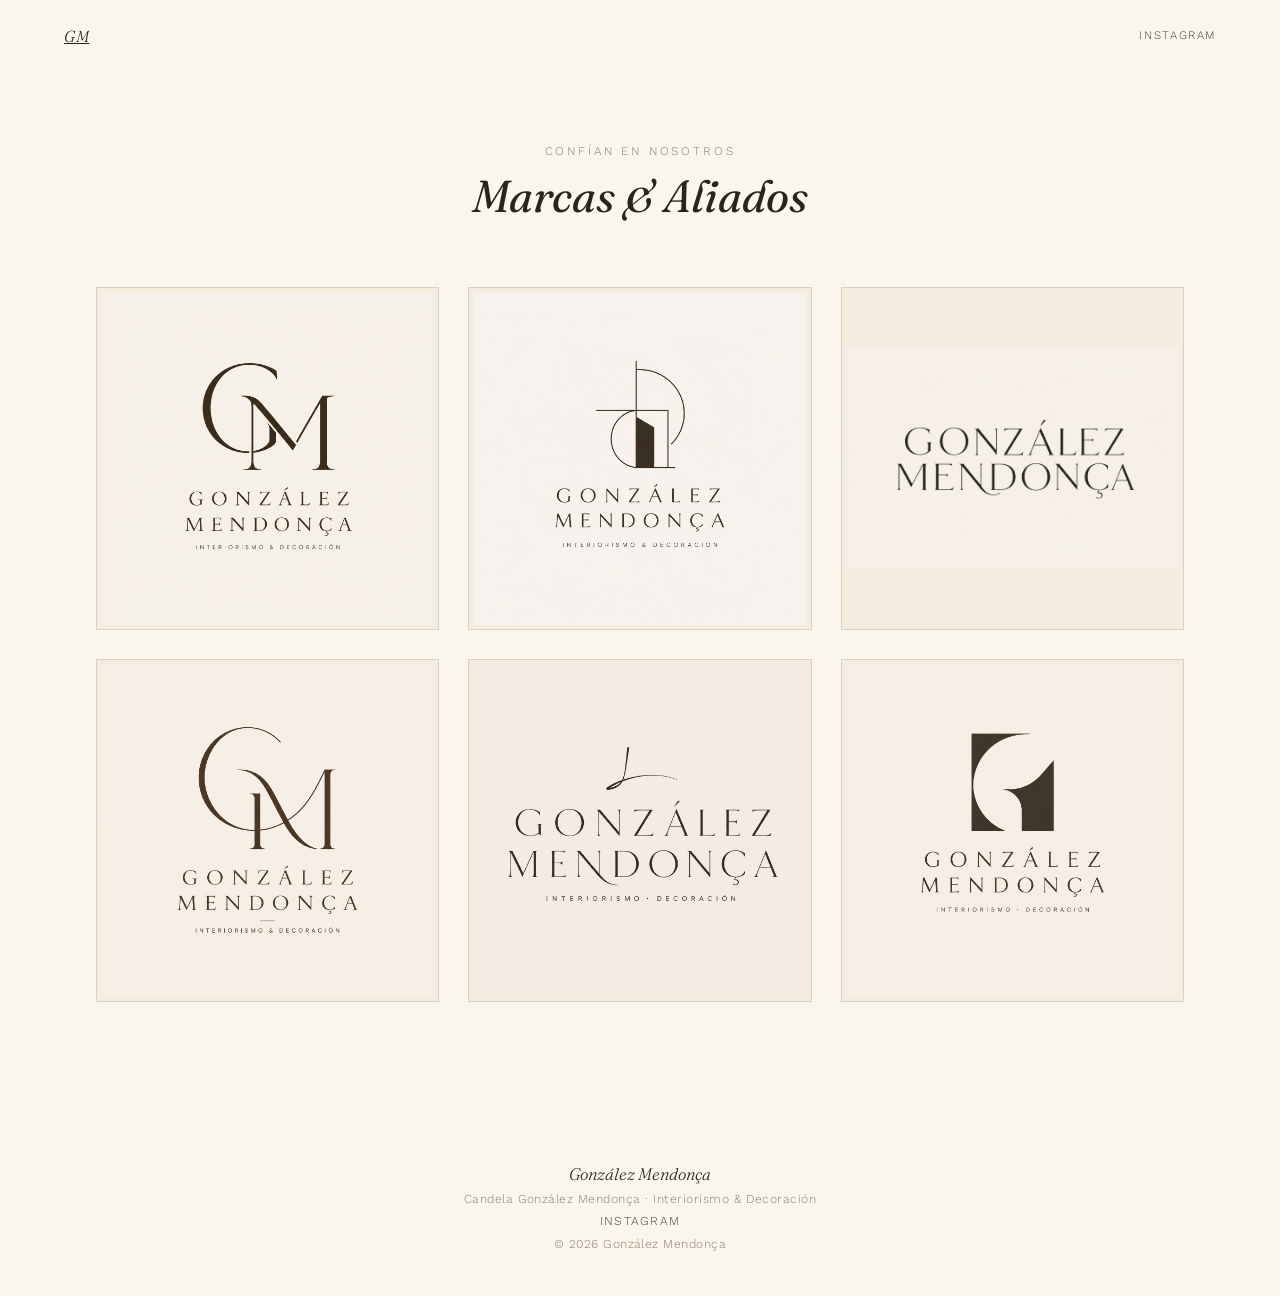
==== commit 67b86c42: "logos" ====
--- a/logos.html
+++ b/logos.html
@@ -61,6 +61,13 @@
             <img class="logos__img" src="img/logos/logo-5.png" alt="Logo 5" loading="lazy" onerror="this.style.display='none'" />
           </div>
         </figure>
+
+        <figure class="logos__item reveal-image">
+          <div class="logos__frame">
+            <span class="logos__num">06</span>
+            <img class="logos__img" src="img/logos/logo-6.png" alt="Logo 6" loading="lazy" onerror="this.style.display='none'" />
+          </div>
+        </figure>
       </div>
     </section>
   </main>
--- a/css/styles.css
+++ b/css/styles.css
@@ -593,7 +593,7 @@
 
 .logos__grid {
   display: grid;
-  grid-template-columns: repeat(auto-fit, minmax(11rem, 1fr));
+  grid-template-columns: repeat(auto-fit, minmax(20rem, 1fr));
   gap: clamp(1.2rem, 2.6vw, 1.8rem);
   margin: clamp(3rem, 7vw, 4rem) 0 0;
 }
@@ -608,7 +608,7 @@
   display: flex;
   align-items: center;
   justify-content: center;
-  padding: clamp(1.2rem, 2.4vw, 1.8rem);
+  padding: 0.25rem;
   background: var(--paper);
   border: 1px solid var(--line);
 }
@@ -626,7 +626,7 @@
   width: 100%;
   height: 100%;
   object-fit: contain;
-  padding: clamp(1.2rem, 2.4vw, 1.8rem);
+  padding: 0.25rem;
 }
 
 /* ---------- Footer ---------- */
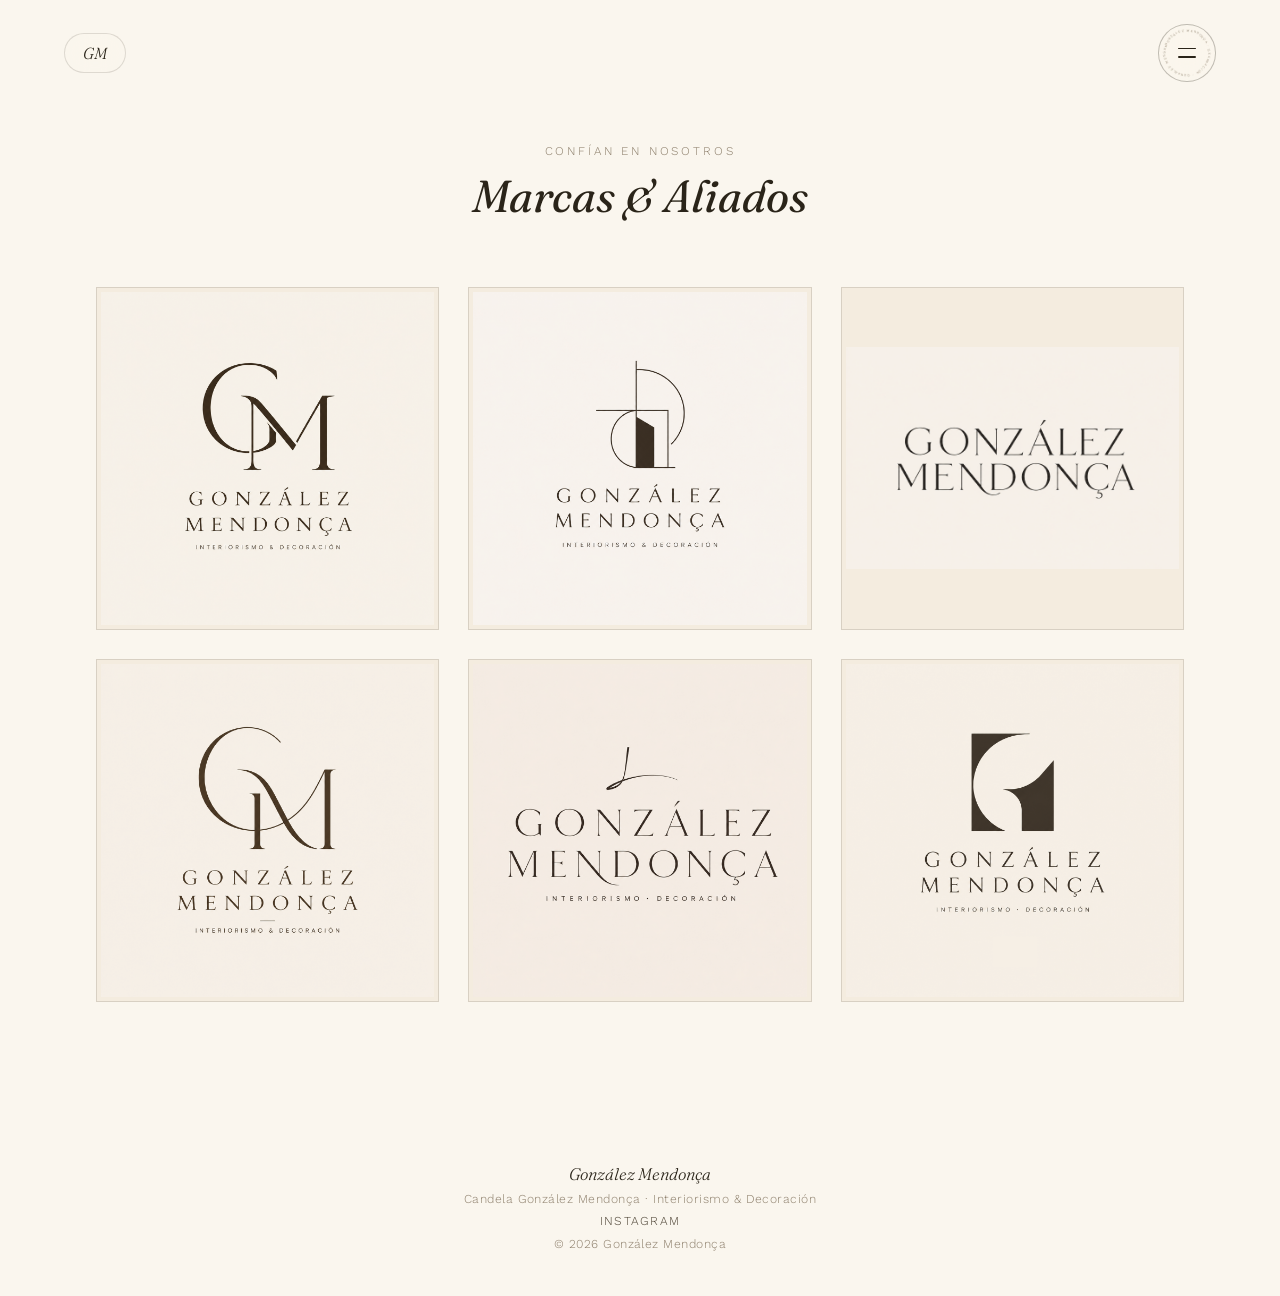
==== commit 41b4598e: "Rediseñar navbar: botón circular con menú full-screen animado Reemplaza el topbar estático por un na" ====
--- a/logos.html
+++ b/logos.html
@@ -16,9 +16,75 @@
 
   <a class="skip-link" href="#logos">Ir al contenido</a>
 
-  <header class="topbar">
-    <a class="topbar__mark" href="index.html">GM</a>
-    <a class="topbar__social" href="https://instagram.com" target="_blank" rel="noopener">Instagram</a>
+  <header class="nav" data-nav>
+    <div class="nav__bar">
+      <a class="nav__mark" href="index.html" aria-label="González Mendonça — inicio">GM</a>
+
+      <button type="button" class="nav__toggle" data-nav-toggle aria-haspopup="true" aria-expanded="false" aria-controls="nav-menu" aria-label="Abrir menú">
+        <svg class="nav__toggle-ring" viewBox="0 0 120 120" aria-hidden="true">
+          <defs>
+            <path id="nav-ring-path" d="M 60,60 m -46,0 a 46,46 0 1,1 92,0 a 46,46 0 1,1 -92,0" />
+          </defs>
+          <text class="nav__toggle-ring-text">
+            <textPath href="#nav-ring-path" startOffset="0%">GONZÁLEZ MENDONÇA · DECORACIÓN · GONZÁLEZ MENDONÇA · DECORACIÓN · </textPath>
+          </text>
+        </svg>
+        <span class="nav__toggle-burger" aria-hidden="true">
+          <span class="nav__toggle-line"></span>
+          <span class="nav__toggle-line"></span>
+        </span>
+      </button>
+    </div>
+
+    <div class="nav__menu" data-nav-menu id="nav-menu" aria-hidden="true">
+      <div class="nav__menu-inner">
+        <nav aria-label="Navegación principal">
+          <ol class="nav__menu-list">
+            <li class="nav__menu-item">
+              <a class="nav__menu-link" data-nav-link href="index.html"><span class="nav__menu-num">01</span><span class="nav__menu-label">Inicio</span></a>
+            </li>
+            <li class="nav__menu-item">
+              <a class="nav__menu-link" data-nav-link href="index.html#proyecto"><span class="nav__menu-num">02</span><span class="nav__menu-label">El proyecto</span></a>
+            </li>
+            <li class="nav__menu-item">
+              <a class="nav__menu-link" data-nav-link href="index.html#servicios"><span class="nav__menu-num">03</span><span class="nav__menu-label">Qué hacemos</span></a>
+            </li>
+            <li class="nav__menu-item">
+              <a class="nav__menu-link" data-nav-link href="index.html#transform"><span class="nav__menu-num">04</span><span class="nav__menu-label">Antes y después</span></a>
+            </li>
+            <li class="nav__menu-item">
+              <a class="nav__menu-link" data-nav-link href="index.html#sobre"><span class="nav__menu-num">05</span><span class="nav__menu-label">Sobre Candela</span></a>
+            </li>
+            <li class="nav__menu-item">
+              <a class="nav__menu-link" data-nav-link href="index.html#contacto"><span class="nav__menu-num">06</span><span class="nav__menu-label">Trabajemos juntas</span></a>
+            </li>
+            <li class="nav__menu-item">
+              <a class="nav__menu-link" data-nav-link href="logos.html"><span class="nav__menu-num">07</span><span class="nav__menu-label">Marcas &amp; aliados</span></a>
+            </li>
+          </ol>
+        </nav>
+
+        <div class="nav__menu-foot">
+          <div class="nav__menu-contact">
+            <a class="nav__menu-mail" href="mailto:hola@gonzalezmendonca.com">hola@gonzalezmendonca.com</a>
+            <a class="nav__menu-social" href="https://instagram.com" target="_blank" rel="noopener">Instagram</a>
+          </div>
+          <p class="nav__menu-tag">A tu estilo y tu presupuesto</p>
+        </div>
+      </div>
+
+      <div class="nav__menu-badge" aria-hidden="true">
+        <svg viewBox="0 0 200 200">
+          <defs>
+            <path id="nav-badge-path" d="M 100,100 m -80,0 a 80,80 0 1,1 160,0 a 80,80 0 1,1 -160,0" />
+          </defs>
+          <text class="nav__menu-badge-text">
+            <textPath href="#nav-badge-path" startOffset="0%">INTERIORISMO · STYLING · DECORACIÓN · A TU ESTILO Y TU PRESUPUESTO · </textPath>
+          </text>
+        </svg>
+        <span class="nav__menu-badge-center">GM</span>
+      </div>
+    </div>
   </header>
 
   <main>
@@ -79,6 +145,8 @@
     <span class="footer__copy">&copy; <span id="year"></span> González Mendonça</span>
   </footer>
 
+  <script src="https://cdn.jsdelivr.net/npm/gsap@3.12.7/dist/gsap.min.js"></script>
+  <script src="js/nav.js"></script>
   <script src="js/script.js"></script>
 </body>
 </html>
--- a/css/styles.css
+++ b/css/styles.css
@@ -100,48 +100,270 @@
   }
 }
 
-/* ---------- Topbar ---------- */
-
-.topbar {
-  position: absolute;
-  z-index: 20;
+/* ---------- Nav ---------- */
+
+html.nav-open,
+html.nav-open body {
+  overflow: hidden;
+}
+
+.nav__bar {
+  position: fixed;
+  z-index: 70;
   top: 0;
   left: 0;
   right: 0;
   display: flex;
   align-items: center;
   justify-content: space-between;
-  padding: 1.6rem var(--gutter) 0;
+  padding: clamp(1rem, 2.4vw, 1.5rem) var(--gutter);
   pointer-events: none;
 }
 
-.topbar__mark,
-.topbar__social {
+.nav__mark,
+.nav__toggle {
   pointer-events: auto;
 }
 
-.topbar__mark {
+.nav__mark {
+  display: inline-flex;
+  align-items: center;
   font-family: var(--serif);
   font-style: italic;
   font-size: 1rem;
   letter-spacing: 0.04em;
   color: var(--ink);
-}
-
-.topbar__social {
-  color: var(--ink-soft);
   text-decoration: none;
-  font-size: 0.72rem;
-  letter-spacing: 0.14em;
-  text-transform: uppercase;
+  padding: 0.55rem 1.1rem;
+  border: 1px solid var(--line);
+  border-radius: 999px;
+  background: rgba(250, 246, 238, 0.55);
+  backdrop-filter: blur(12px) saturate(1.4);
+  -webkit-backdrop-filter: blur(12px) saturate(1.4);
+  transition: border-color 0.35s var(--ease), transform 0.35s var(--ease);
+}
+
+.nav__mark:hover,
+.nav__mark:focus-visible {
+  border-color: var(--accent);
+  transform: translateY(-1px);
+}
+
+/* ---------- Toggle (círculo hamburguesa) ---------- */
+
+.nav__toggle {
+  position: relative;
+  width: 3.6rem;
+  height: 3.6rem;
+  flex: none;
+  display: flex;
+  align-items: center;
+  justify-content: center;
+  padding: 0;
+  border: 1px solid var(--line-strong);
+  border-radius: 50%;
+  background: rgba(250, 246, 238, 0.55);
+  backdrop-filter: blur(14px) saturate(1.6);
+  -webkit-backdrop-filter: blur(14px) saturate(1.6);
+  cursor: pointer;
+  transition: border-color 0.4s var(--ease), background 0.4s var(--ease);
+}
+
+.nav__toggle:hover,
+.nav__toggle.is-active {
+  border-color: var(--accent);
+}
+
+.nav__toggle-ring {
+  position: absolute;
+  inset: 0;
+  width: 100%;
+  height: 100%;
+  pointer-events: none;
+}
+
+.nav__toggle-ring-text {
+  font-family: var(--sans);
+  font-size: 6.4px;
+  letter-spacing: 2px;
+  fill: var(--taupe);
+}
+
+.nav__toggle-burger {
+  position: relative;
+  width: 1.15rem;
+  height: 0.62rem;
+  display: flex;
+  flex-direction: column;
+  justify-content: space-between;
+}
+
+.nav__toggle-line {
+  display: block;
+  width: 100%;
+  height: 1.4px;
+  background: var(--ink);
+  border-radius: 2px;
+  transform-origin: 50% 50%;
+}
+
+/* ---------- Menú full-screen ---------- */
+
+.nav__menu {
+  position: fixed;
+  inset: 0;
+  z-index: 60;
+  display: flex;
+  background: var(--ink);
+  color: var(--ivory);
+  pointer-events: none;
+  clip-path: circle(0px at 100% 0%);
+  overflow: hidden;
+}
+
+.nav__menu.is-visible {
+  pointer-events: auto;
+}
+
+.nav__menu-inner {
+  display: flex;
+  flex-direction: column;
+  justify-content: center;
+  gap: clamp(2.5rem, 6vw, 4rem);
+  width: 100%;
+  min-height: 100vh;
+  padding: clamp(6rem, 12vh, 8rem) var(--gutter) clamp(3rem, 8vh, 4rem);
+  margin: 0 auto;
+  max-width: 56rem;
+}
+
+.nav__menu-list {
+  list-style: none;
+  margin: 0;
+  padding: 0;
+}
+
+.nav__menu-item {
+  border-top: 1px solid rgba(250, 246, 238, 0.16);
+  overflow: hidden;
+}
+
+.nav__menu-item:last-child {
+  border-bottom: 1px solid rgba(250, 246, 238, 0.16);
+}
+
+.nav__menu-link {
+  display: flex;
+  align-items: baseline;
+  gap: clamp(1rem, 3vw, 1.8rem);
+  padding: clamp(0.7rem, 2.2vw, 1.15rem) 0;
+  text-decoration: none;
+  color: var(--ivory);
+}
+
+.nav__menu-num {
+  font-family: var(--serif);
+  font-style: italic;
+  font-size: 0.9rem;
+  color: var(--taupe);
+  width: 2.4ch;
+  flex: none;
+}
+
+.nav__menu-label {
+  font-family: var(--serif);
+  font-weight: 440;
+  font-size: clamp(1.9rem, 6vw, 3.6rem);
+  line-height: 1;
+  letter-spacing: -0.01em;
+  transition: color 0.35s ease, transform 0.4s var(--ease);
+}
+
+.nav__menu-link:hover .nav__menu-label,
+.nav__menu-link:focus-visible .nav__menu-label {
+  color: var(--accent);
+  transform: translateX(0.4rem);
+}
+
+.nav__menu-foot {
+  display: flex;
+  flex-wrap: wrap;
+  align-items: flex-end;
+  justify-content: space-between;
+  gap: 1rem;
+  padding-top: clamp(1.4rem, 3vw, 2rem);
+  border-top: 1px solid rgba(250, 246, 238, 0.16);
+}
+
+.nav__menu-contact {
+  display: flex;
+  flex-wrap: wrap;
+  gap: 1.6rem;
+}
+
+.nav__menu-mail,
+.nav__menu-social {
+  color: rgba(250, 246, 238, 0.85);
+  text-decoration: none;
+  font-size: 0.85rem;
+  letter-spacing: 0.06em;
   border-bottom: 1px solid transparent;
   transition: border-color 0.3s ease, color 0.3s ease;
 }
 
-.topbar__social:hover,
-.topbar__social:focus-visible {
+.nav__menu-mail:hover,
+.nav__menu-mail:focus-visible,
+.nav__menu-social:hover,
+.nav__menu-social:focus-visible {
   color: var(--accent);
   border-color: var(--accent);
+}
+
+.nav__menu-tag {
+  margin: 0;
+  font-family: var(--serif);
+  font-style: italic;
+  font-size: 0.95rem;
+  color: var(--taupe);
+}
+
+.nav__menu-badge {
+  position: absolute;
+  right: clamp(1.5rem, 4vw, 3.5rem);
+  bottom: clamp(1.5rem, 4vw, 3.5rem);
+  width: clamp(6.5rem, 11vw, 9.5rem);
+  aspect-ratio: 1;
+  display: flex;
+  align-items: center;
+  justify-content: center;
+}
+
+.nav__menu-badge svg {
+  position: absolute;
+  inset: 0;
+  width: 100%;
+  height: 100%;
+}
+
+.nav__menu-badge-text {
+  font-family: var(--sans);
+  font-size: 8.6px;
+  letter-spacing: 1.6px;
+  fill: rgba(250, 246, 238, 0.6);
+}
+
+.nav__menu-badge-center {
+  position: relative;
+  font-family: var(--serif);
+  font-style: italic;
+  font-size: 0.95rem;
+  color: var(--ivory);
+}
+
+@media (max-width: 640px) {
+  .nav__menu-badge {
+    display: none;
+  }
 }
 
 /* ---------- Hero ---------- */
@@ -706,8 +928,13 @@
 }
 
 @media (max-width: 560px) {
-  .topbar {
-    padding: 1.2rem 1.25rem 0;
+  .nav__bar {
+    padding: 1.1rem 1.1rem 0;
+  }
+
+  .nav__menu-inner {
+    padding-left: 1.25rem;
+    padding-right: 1.25rem;
   }
 
   .hero__text {
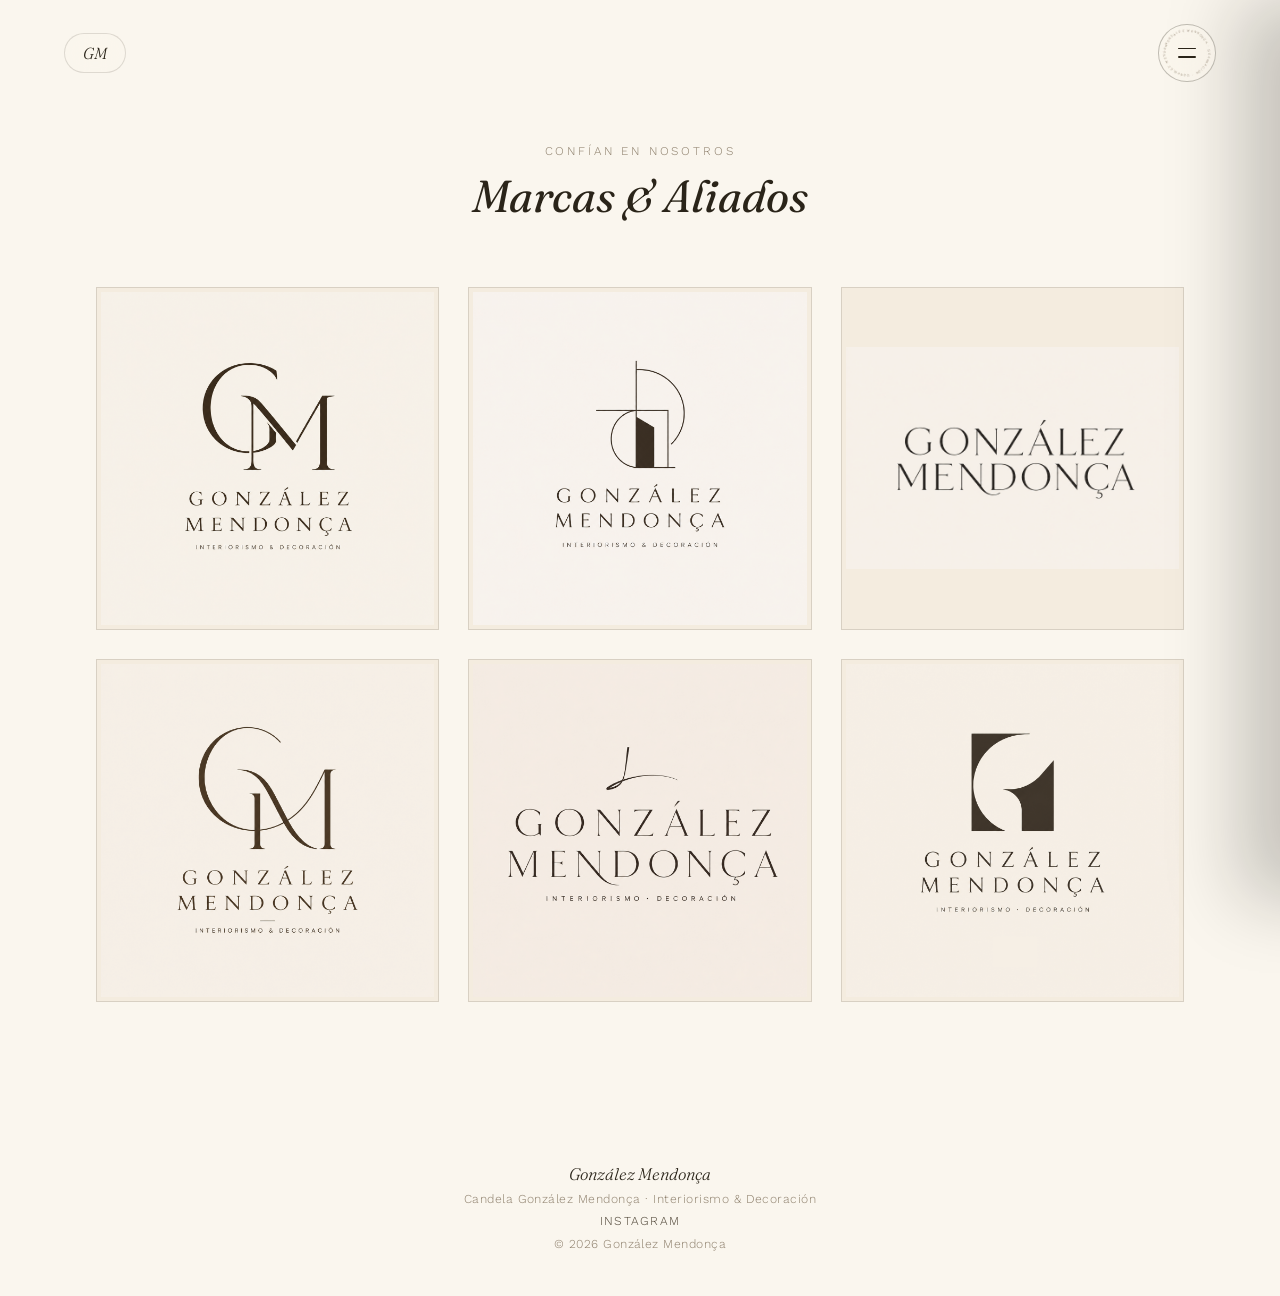
==== commit 37a778b3: "." ====
--- a/logos.html
+++ b/logos.html
@@ -35,6 +35,8 @@
         </span>
       </button>
     </div>
+
+    <div class="nav__scrim" data-nav-scrim aria-hidden="true"></div>
 
     <div class="nav__menu" data-nav-menu id="nav-menu" aria-hidden="true">
       <div class="nav__menu-inner">
--- a/css/styles.css
+++ b/css/styles.css
@@ -100,6 +100,16 @@
   }
 }
 
+/* ---------- Secciones horizontales (scroll lateral tipo Locomotive) ---------- */
+
+.hscroll {
+  overflow-x: clip;
+}
+
+.hscroll__track {
+  will-change: transform;
+}
+
 /* ---------- Nav ---------- */
 
 html.nav-open,
@@ -207,18 +217,42 @@
   transform-origin: 50% 50%;
 }
 
-/* ---------- Menú full-screen ---------- */
+/* ---------- Menú sidebar ---------- */
+
+.nav__scrim {
+  position: fixed;
+  inset: 0;
+  z-index: 55;
+  background: rgba(20, 16, 12, 0.4);
+  backdrop-filter: blur(2px);
+  opacity: 0;
+  pointer-events: none;
+  transition: opacity 0.5s var(--ease);
+}
+
+.nav__scrim.is-visible {
+  opacity: 1;
+  pointer-events: auto;
+}
 
 .nav__menu {
   position: fixed;
-  inset: 0;
+  top: 0;
+  right: 0;
+  bottom: 0;
   z-index: 60;
   display: flex;
+  width: clamp(300px, 88vw, 440px);
   background: var(--ink);
   color: var(--ivory);
   pointer-events: none;
-  clip-path: circle(0px at 100% 0%);
+  transform: translateX(100%);
+  box-shadow: -40px 0 70px rgba(20, 16, 12, 0.22);
   overflow: hidden;
+}
+
+.nav__menu.is-open {
+  transform: translateX(0);
 }
 
 .nav__menu.is-visible {
@@ -229,12 +263,12 @@
   display: flex;
   flex-direction: column;
   justify-content: center;
-  gap: clamp(2.5rem, 6vw, 4rem);
+  gap: clamp(1.6rem, 4vh, 2.5rem);
   width: 100%;
-  min-height: 100vh;
-  padding: clamp(6rem, 12vh, 8rem) var(--gutter) clamp(3rem, 8vh, 4rem);
-  margin: 0 auto;
-  max-width: 56rem;
+  height: 100%;
+  padding: clamp(5rem, 11vh, 6.5rem) clamp(1.5rem, 5vw, 2.75rem) clamp(2rem, 5vh, 2.5rem);
+  margin: 0;
+  overflow-y: auto;
 }
 
 .nav__menu-list {
@@ -255,8 +289,8 @@
 .nav__menu-link {
   display: flex;
   align-items: baseline;
-  gap: clamp(1rem, 3vw, 1.8rem);
-  padding: clamp(0.7rem, 2.2vw, 1.15rem) 0;
+  gap: clamp(0.8rem, 3vw, 1.2rem);
+  padding: clamp(0.6rem, 2vw, 0.9rem) 0;
   text-decoration: none;
   color: var(--ivory);
 }
@@ -264,17 +298,17 @@
 .nav__menu-num {
   font-family: var(--serif);
   font-style: italic;
-  font-size: 0.9rem;
-  color: var(--taupe);
-  width: 2.4ch;
+  font-size: 0.8rem;
+  color: var(--taupe);
+  width: 2.2ch;
   flex: none;
 }
 
 .nav__menu-label {
   font-family: var(--serif);
   font-weight: 440;
-  font-size: clamp(1.9rem, 6vw, 3.6rem);
-  line-height: 1;
+  font-size: clamp(1.3rem, 5.4vw, 1.85rem);
+  line-height: 1.05;
   letter-spacing: -0.01em;
   transition: color 0.35s ease, transform 0.4s var(--ease);
 }
@@ -328,14 +362,7 @@
 }
 
 .nav__menu-badge {
-  position: absolute;
-  right: clamp(1.5rem, 4vw, 3.5rem);
-  bottom: clamp(1.5rem, 4vw, 3.5rem);
-  width: clamp(6.5rem, 11vw, 9.5rem);
-  aspect-ratio: 1;
-  display: flex;
-  align-items: center;
-  justify-content: center;
+  display: none;
 }
 
 .nav__menu-badge svg {
@@ -358,12 +385,6 @@
   font-style: italic;
   font-size: 0.95rem;
   color: var(--ivory);
-}
-
-@media (max-width: 640px) {
-  .nav__menu-badge {
-    display: none;
-  }
 }
 
 /* ---------- Hero ---------- */
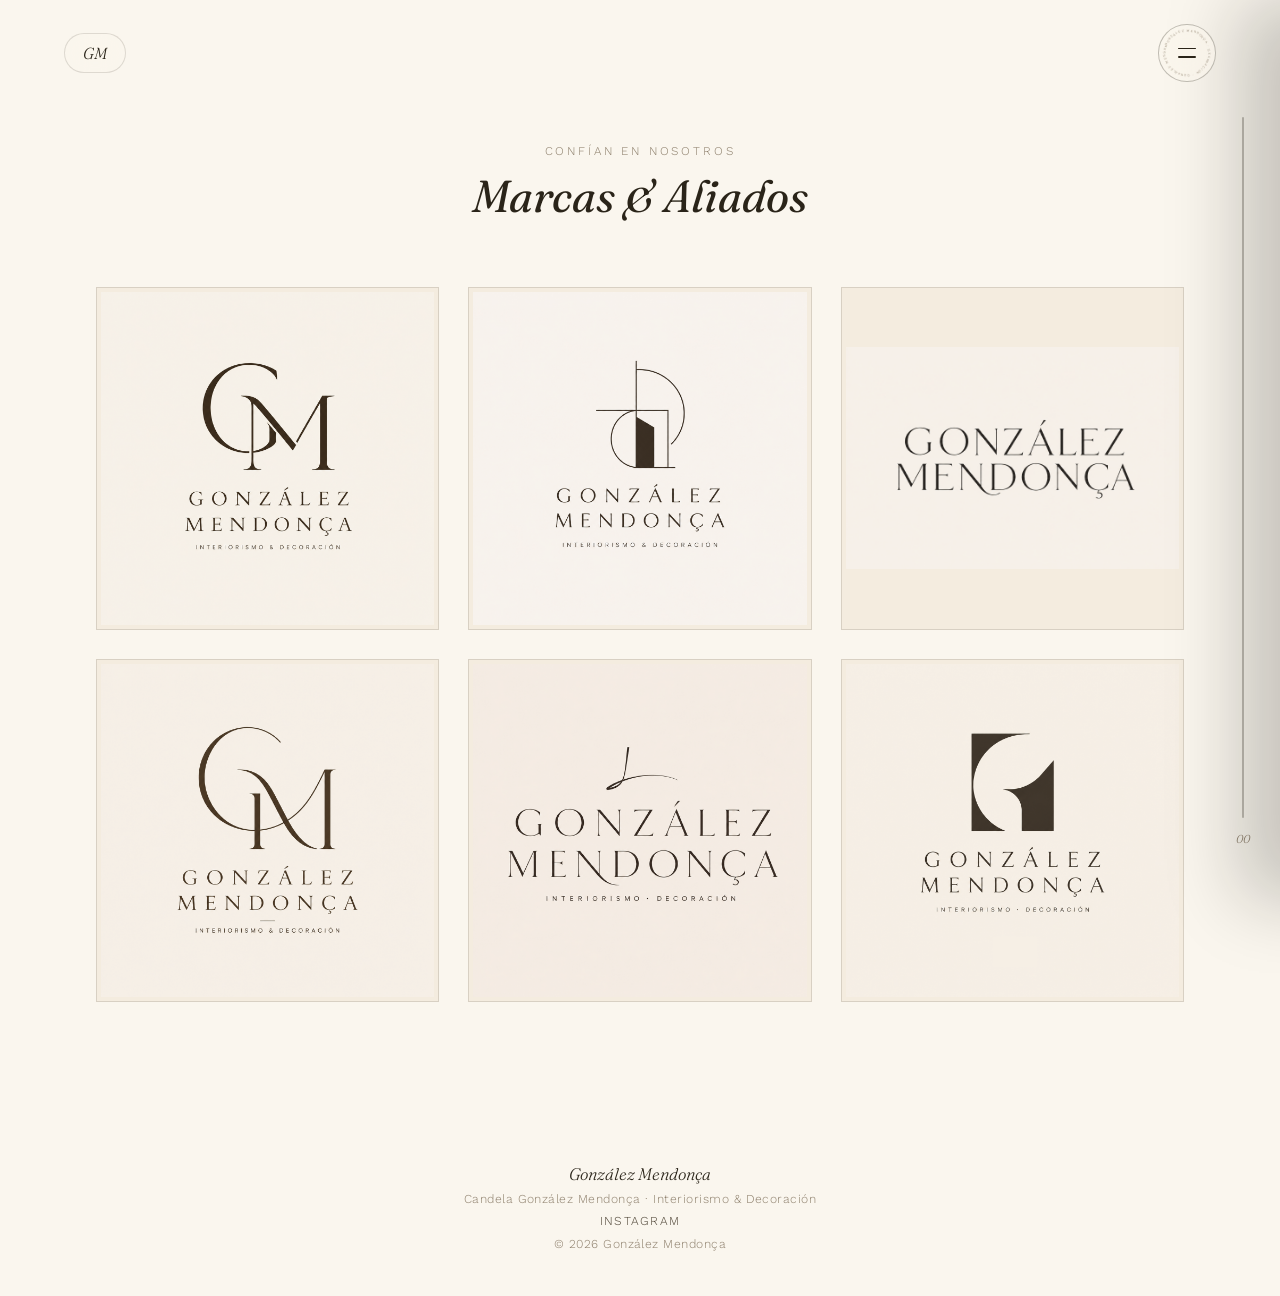
==== commit 8527311f: "Implement custom scrollbar with interactive ticks and progress indicator" ====
--- a/logos.html
+++ b/logos.html
@@ -13,6 +13,10 @@
   <link rel="stylesheet" href="css/styles.css" />
 </head>
 <body>
+
+  <div class="scrollbar-top" data-scrollbar-top aria-hidden="true">
+    <div class="scrollbar-top__fill" data-scrollbar-top-fill></div>
+  </div>
 
   <a class="skip-link" href="#logos">Ir al contenido</a>
 
@@ -89,6 +93,13 @@
     </div>
   </header>
 
+  <div class="scrollbar" data-scrollbar aria-hidden="true">
+    <div class="scrollbar__track" data-scrollbar-track>
+      <div class="scrollbar__fill" data-scrollbar-fill></div>
+    </div>
+    <span class="scrollbar__pct" data-scrollbar-pct>00</span>
+  </div>
+
   <main>
     <section class="logos" id="logos" aria-labelledby="logos-title">
       <p class="logos__eyebrow reveal">Confían en nosotros</p>
@@ -149,6 +160,7 @@
 
   <script src="https://cdn.jsdelivr.net/npm/gsap@3.12.7/dist/gsap.min.js"></script>
   <script src="js/nav.js"></script>
+  <script src="js/scrollbar.js"></script>
   <script src="js/script.js"></script>
 </body>
 </html>
--- a/css/styles.css
+++ b/css/styles.css
@@ -387,6 +387,126 @@
   color: var(--ivory);
 }
 
+/* ---------- Scrollbar a medida ---------- */
+
+html {
+  scrollbar-width: none;
+  -ms-overflow-style: none;
+}
+
+html::-webkit-scrollbar {
+  display: none;
+}
+
+.scrollbar {
+  position: fixed;
+  top: 0;
+  right: clamp(0.85rem, 2.2vw, 1.5rem);
+  bottom: 0;
+  z-index: 50;
+  display: flex;
+  flex-direction: column;
+  align-items: center;
+  width: 1.6rem;
+  padding: clamp(6.5rem, 13vh, 8rem) 0 clamp(2.5rem, 6vh, 3.5rem);
+  pointer-events: none;
+}
+
+.scrollbar__track {
+  position: relative;
+  flex: 1;
+  width: 2px;
+  border-radius: 999px;
+  background: var(--line-strong);
+  cursor: pointer;
+  pointer-events: auto;
+  transition: width 0.3s var(--ease), background 0.3s ease;
+}
+
+.scrollbar__track:hover {
+  width: 3px;
+  background: var(--taupe);
+}
+
+.scrollbar__fill {
+  position: absolute;
+  inset: 0;
+  width: 100%;
+  border-radius: inherit;
+  background: var(--accent);
+  transform: scaleY(0);
+  transform-origin: top center;
+  will-change: transform;
+}
+
+.scrollbar__tick {
+  position: absolute;
+  left: 50%;
+  top: 0;
+  width: 9px;
+  height: 9px;
+  transform: translate(-50%, -50%);
+  border-radius: 50%;
+  background: var(--paper);
+  border: 1.5px solid var(--line-strong);
+  cursor: pointer;
+  pointer-events: auto;
+  transition: background 0.3s ease, border-color 0.3s ease, transform 0.35s var(--ease);
+}
+
+.scrollbar__tick:hover {
+  transform: translate(-50%, -50%) scale(1.35);
+  border-color: var(--accent);
+}
+
+.scrollbar__tick.is-active {
+  background: var(--accent);
+  border-color: var(--accent);
+  transform: translate(-50%, -50%) scale(1.2);
+}
+
+.scrollbar__pct {
+  margin-top: 0.85rem;
+  font-family: var(--serif);
+  font-style: italic;
+  font-size: 0.72rem;
+  letter-spacing: 0.03em;
+  color: var(--taupe);
+  font-variant-numeric: tabular-nums;
+  pointer-events: none;
+}
+
+.scrollbar-top {
+  display: none;
+  position: fixed;
+  top: 0;
+  left: 0;
+  right: 0;
+  z-index: 80;
+  height: 3px;
+  background: var(--line);
+  pointer-events: none;
+}
+
+.scrollbar-top__fill {
+  height: 100%;
+  width: 100%;
+  background: var(--accent);
+  transform: scaleX(0);
+  transform-origin: left center;
+  will-change: transform;
+}
+
+@media (max-width: 720px) {
+  .scrollbar {
+    display: none;
+  }
+
+  .scrollbar-top {
+    display: block;
+  }
+}
+
 /* ---------- Hero ---------- */
 
 .hero {
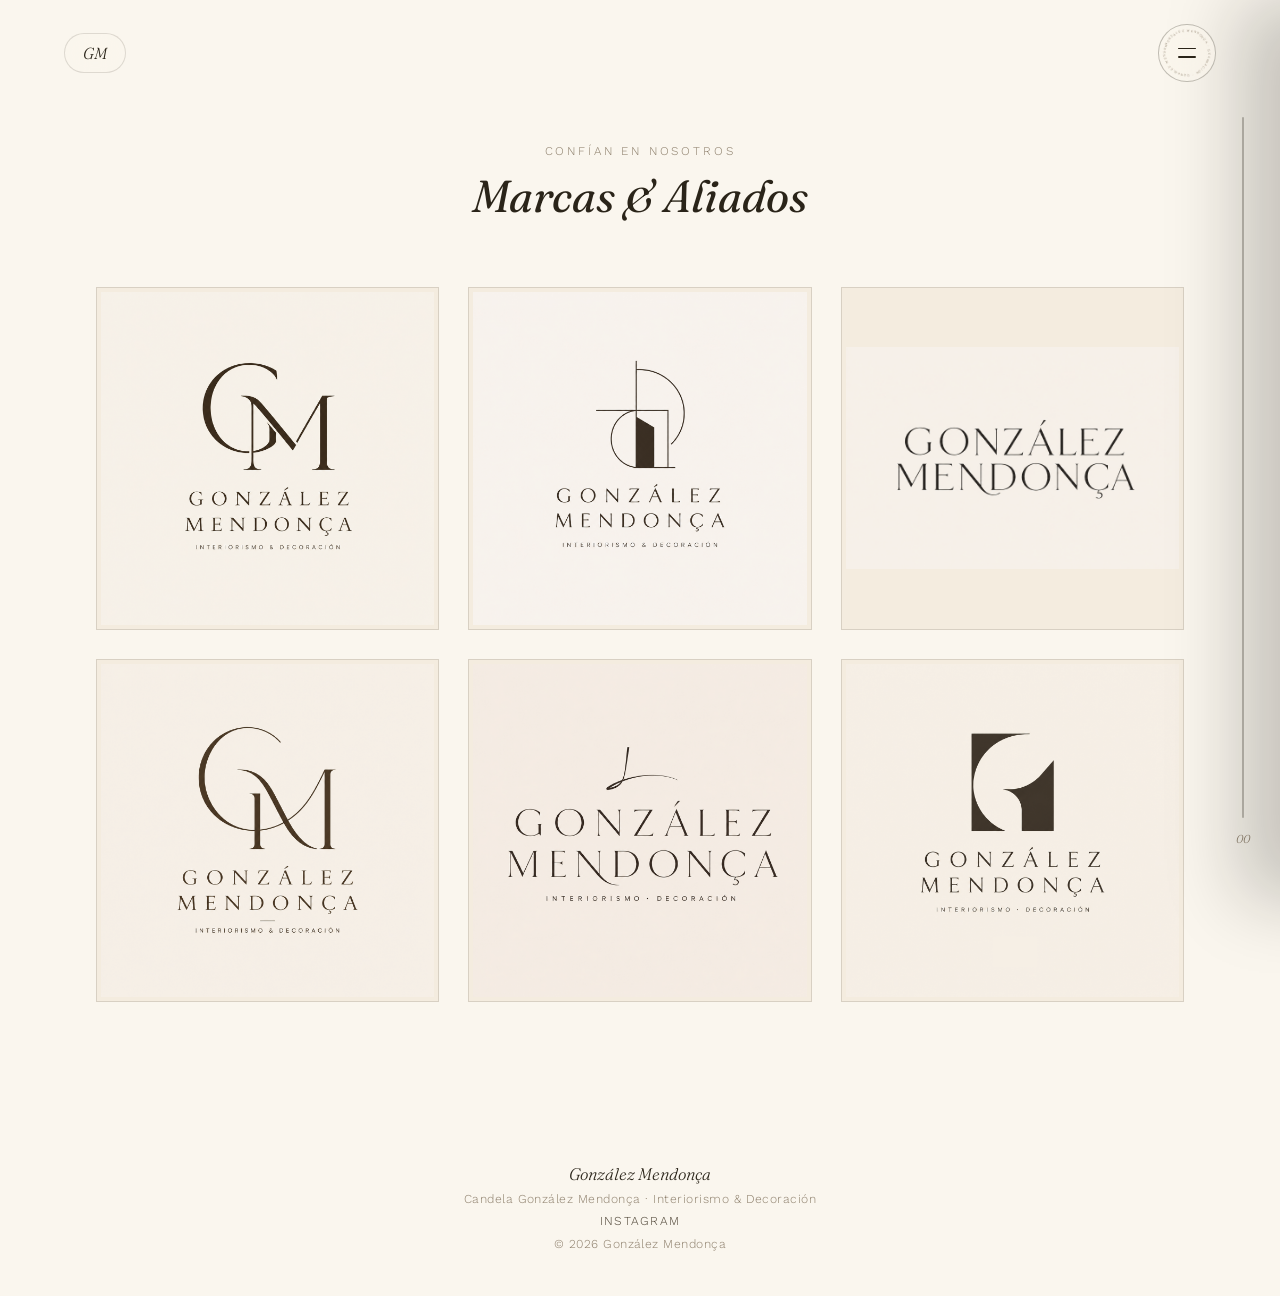
==== commit bfd46bfa: "Página Próximamente en index; sitio en desarrollo movido a sitio.html Co-Authored-By: Claude Opus 5." ====
--- a/logos.html
+++ b/logos.html
@@ -22,7 +22,7 @@
 
   <header class="nav" data-nav>
     <div class="nav__bar">
-      <a class="nav__mark" href="index.html" aria-label="González Mendonça — inicio">GM</a>
+      <a class="nav__mark" href="sitio.html" aria-label="González Mendonça — inicio">GM</a>
 
       <button type="button" class="nav__toggle" data-nav-toggle aria-haspopup="true" aria-expanded="false" aria-controls="nav-menu" aria-label="Abrir menú">
         <svg class="nav__toggle-ring" viewBox="0 0 120 120" aria-hidden="true">
@@ -47,22 +47,22 @@
         <nav aria-label="Navegación principal">
           <ol class="nav__menu-list">
             <li class="nav__menu-item">
-              <a class="nav__menu-link" data-nav-link href="index.html"><span class="nav__menu-num">01</span><span class="nav__menu-label">Inicio</span></a>
+              <a class="nav__menu-link" data-nav-link href="sitio.html"><span class="nav__menu-num">01</span><span class="nav__menu-label">Inicio</span></a>
             </li>
             <li class="nav__menu-item">
-              <a class="nav__menu-link" data-nav-link href="index.html#proyecto"><span class="nav__menu-num">02</span><span class="nav__menu-label">El proyecto</span></a>
+              <a class="nav__menu-link" data-nav-link href="sitio.html#proyecto"><span class="nav__menu-num">02</span><span class="nav__menu-label">El proyecto</span></a>
             </li>
             <li class="nav__menu-item">
-              <a class="nav__menu-link" data-nav-link href="index.html#servicios"><span class="nav__menu-num">03</span><span class="nav__menu-label">Qué hacemos</span></a>
+              <a class="nav__menu-link" data-nav-link href="sitio.html#servicios"><span class="nav__menu-num">03</span><span class="nav__menu-label">Qué hacemos</span></a>
             </li>
             <li class="nav__menu-item">
-              <a class="nav__menu-link" data-nav-link href="index.html#transform"><span class="nav__menu-num">04</span><span class="nav__menu-label">Antes y después</span></a>
+              <a class="nav__menu-link" data-nav-link href="sitio.html#transform"><span class="nav__menu-num">04</span><span class="nav__menu-label">Antes y después</span></a>
             </li>
             <li class="nav__menu-item">
-              <a class="nav__menu-link" data-nav-link href="index.html#sobre"><span class="nav__menu-num">05</span><span class="nav__menu-label">Sobre Candela</span></a>
+              <a class="nav__menu-link" data-nav-link href="sitio.html#sobre"><span class="nav__menu-num">05</span><span class="nav__menu-label">Sobre Candela</span></a>
             </li>
             <li class="nav__menu-item">
-              <a class="nav__menu-link" data-nav-link href="index.html#contacto"><span class="nav__menu-num">06</span><span class="nav__menu-label">Trabajemos juntas</span></a>
+              <a class="nav__menu-link" data-nav-link href="sitio.html#contacto"><span class="nav__menu-num">06</span><span class="nav__menu-label">Trabajemos juntas</span></a>
             </li>
             <li class="nav__menu-item">
               <a class="nav__menu-link" data-nav-link href="logos.html"><span class="nav__menu-num">07</span><span class="nav__menu-label">Marcas &amp; aliados</span></a>
--- a/css/styles.css
+++ b/css/styles.css
@@ -831,6 +831,80 @@
   color: var(--taupe);
 }
 
+/* ---------- Showcase (scroll horizontal fijo tipo Locomotive) ---------- */
+
+.showcase {
+  padding: clamp(3rem, 8vh, 5rem) 0 clamp(5.5rem, 12vh, 7.5rem);
+  border-top: 1px solid var(--line);
+}
+
+.showcase__head {
+  padding: 0 var(--gutter);
+  max-width: 46rem;
+  margin: 0 auto clamp(2.2rem, 5.5vw, 3.2rem);
+  text-align: center;
+}
+
+.showcase__eyebrow {
+  margin: 0;
+  font-size: 0.74rem;
+  letter-spacing: 0.24em;
+  text-transform: uppercase;
+  color: var(--taupe);
+}
+
+/* Estado por defecto: scroll horizontal nativo (mobile / sin JS) */
+.showcase__pin {
+  overflow-x: auto;
+  overflow-y: hidden;
+  -webkit-overflow-scrolling: touch;
+  scrollbar-width: none;
+  padding: 0 var(--gutter);
+}
+
+.showcase__pin::-webkit-scrollbar {
+  display: none;
+}
+
+.showcase__track {
+  margin: 0;
+  padding: 0 0 0.2rem;
+  width: max-content;
+}
+
+.showcase__giant {
+  font-family: var(--serif);
+  font-weight: 440;
+  font-size: clamp(3rem, 11vw, 8.5rem);
+  line-height: 1;
+  letter-spacing: -0.01em;
+  color: var(--ink);
+  white-space: nowrap;
+}
+
+.showcase__giant em {
+  font-style: italic;
+  color: var(--accent);
+}
+
+/* Cuando GSAP pinea la sección (desktop/tablet grande), el scroll lateral
+   queda a cargo del track vía transform, así que se apaga el scroll nativo. */
+.showcase.is-pinned .showcase__pin {
+  overflow: hidden;
+  height: 100vh;
+  display: flex;
+  align-items: center;
+}
+
+.showcase.is-pinned .showcase__giant {
+  font-size: clamp(8rem, 78vh, 26rem);
+  line-height: 0.92;
+}
+
+.showcase.is-pinned .showcase__track {
+  will-change: transform;
+}
+
 /* ---------- Sobre Candela ---------- */
 
 .about {
